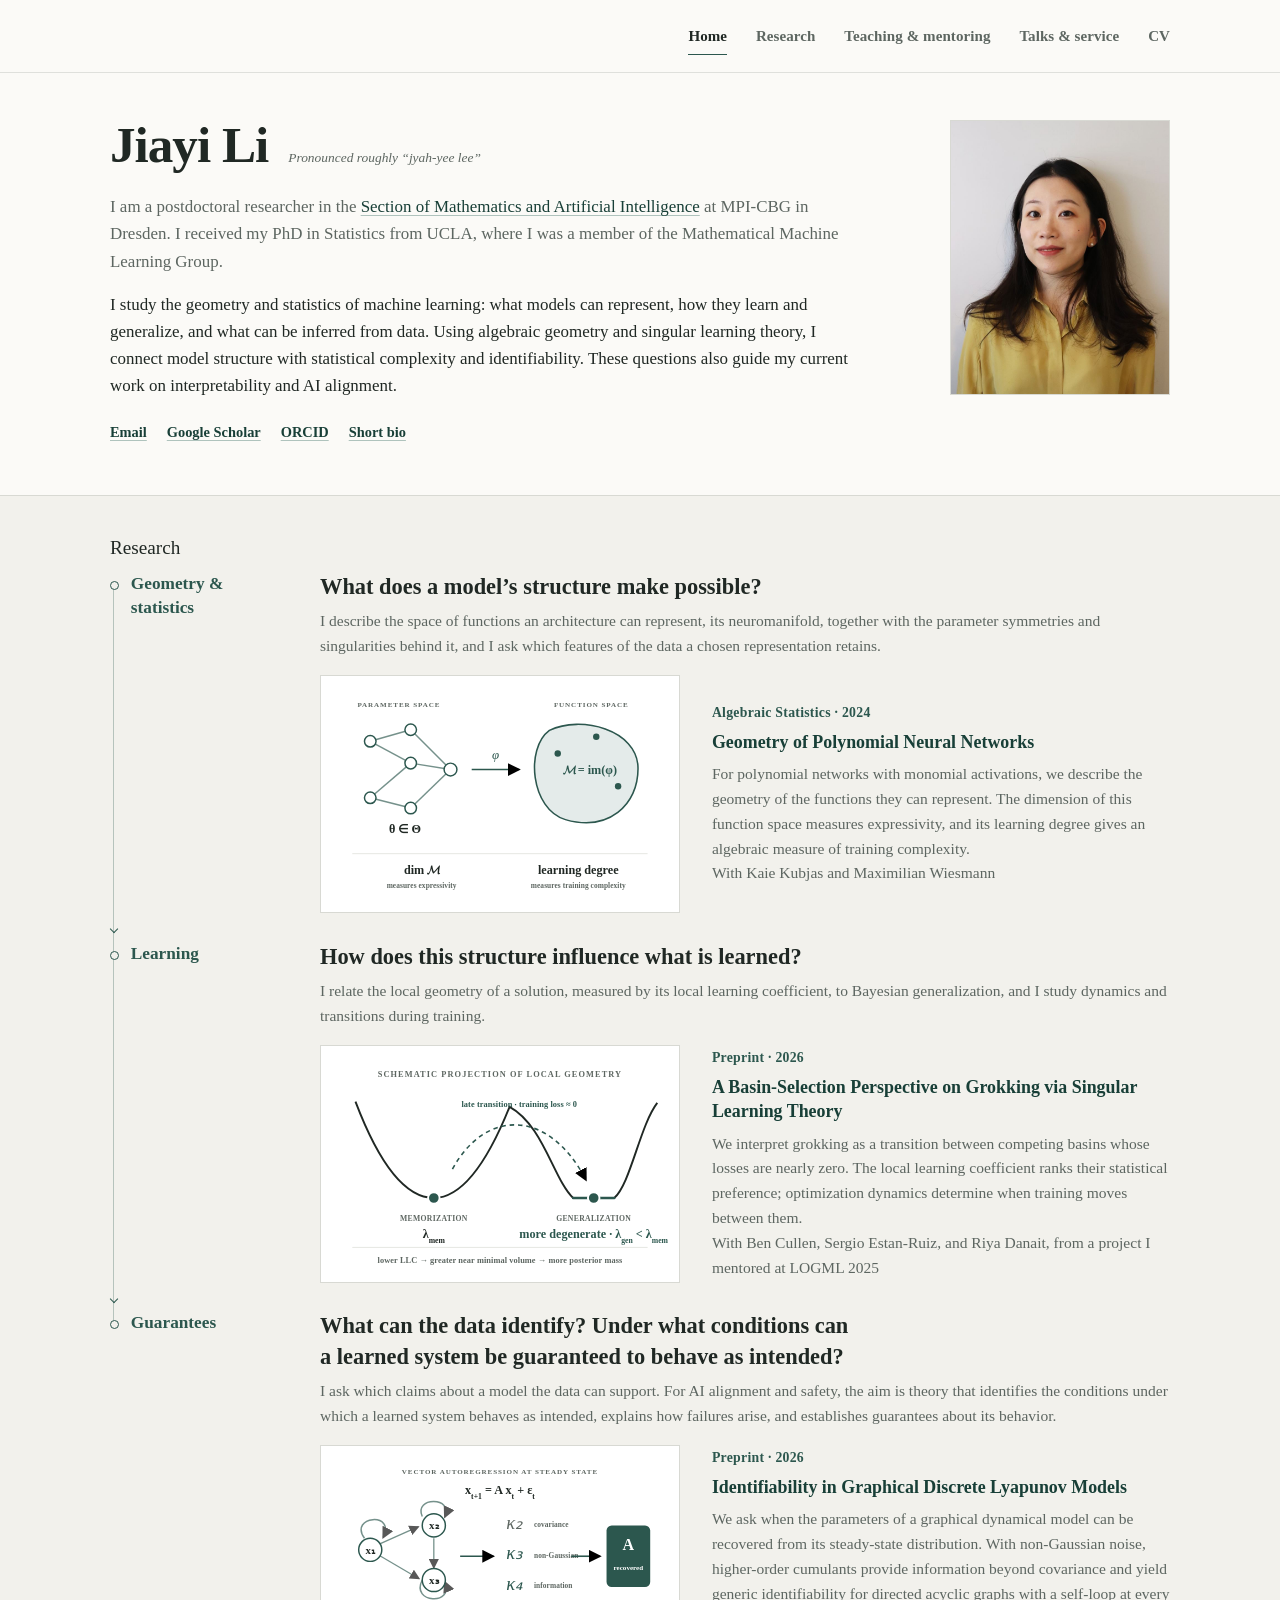
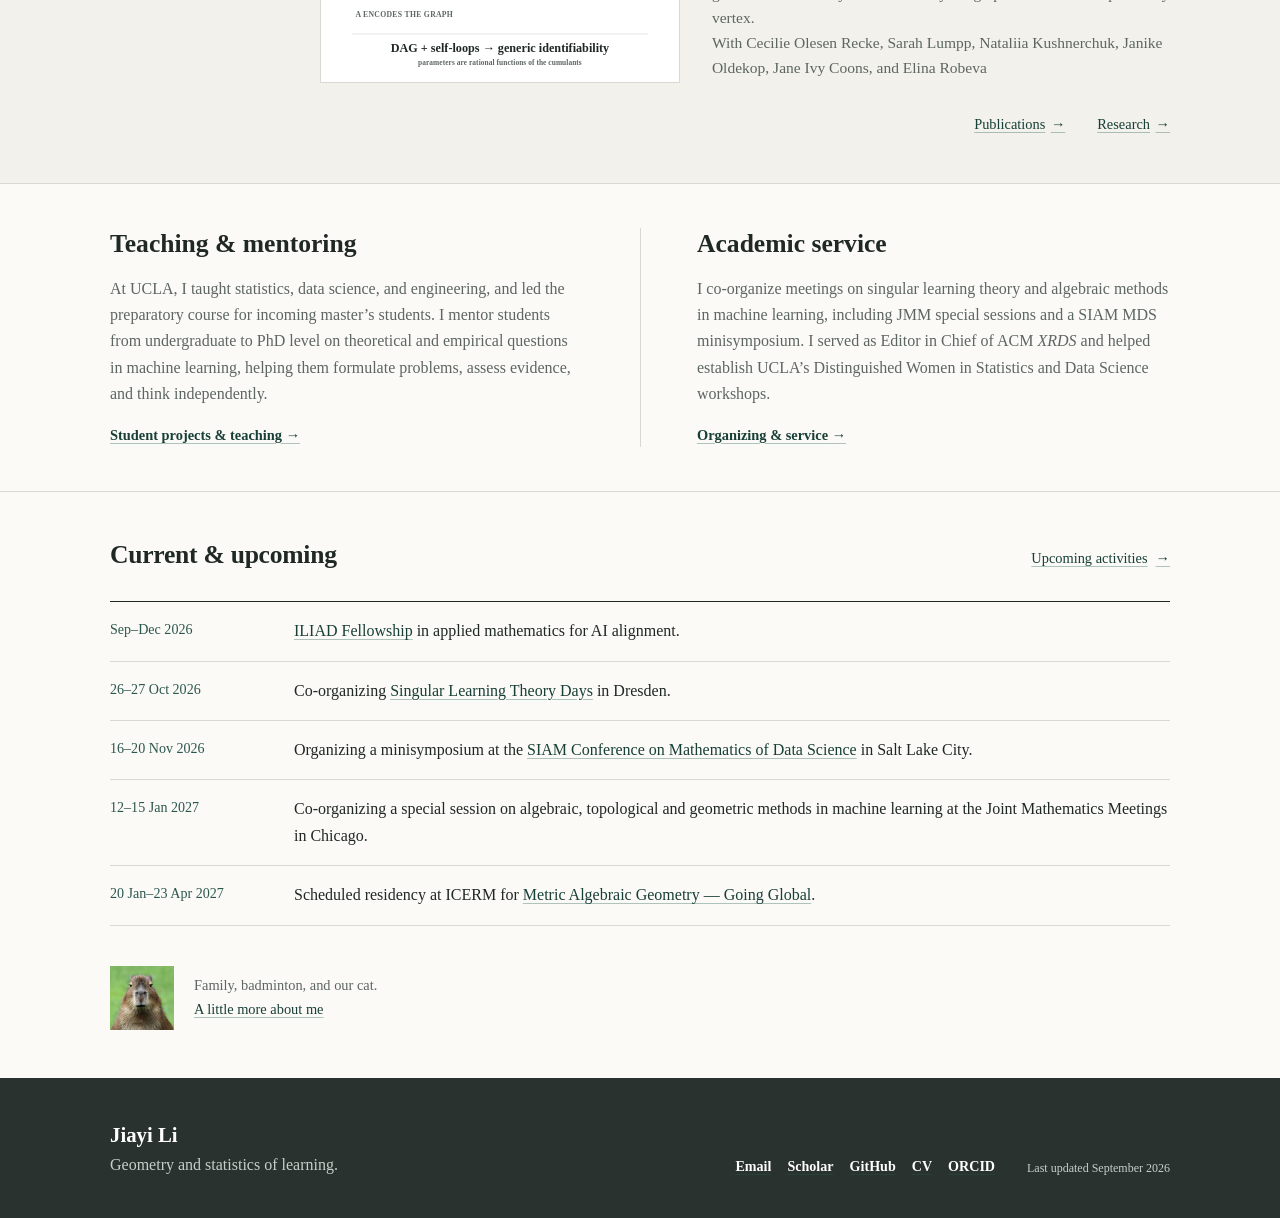
==== index.html @ 135c333a "Homepage: one-sentence research summaries under each question; Guarantees question extended to align" ====
<!doctype html>
<html lang="en">
<head>
  <meta charset="utf-8">
  <meta name="viewport" content="width=device-width, initial-scale=1">
  <title>Jiayi Li | Geometry and Statistics of Learning</title>
  <meta name="description" content="Jiayi Li studies the geometry and statistics of machine learning. Postdoctoral researcher at MPI-CBG working on geometry, learning dynamics, and identifiability.">
  <link rel="canonical" href="https://jl2ml.github.io/">
  <meta name="theme-color" content="#fbfaf7">
  <meta property="og:type" content="website">
  <meta property="og:title" content="Jiayi Li | Geometry and Statistics of Learning">
  <meta property="og:description" content="Mathematical and statistical machine learning: geometry, learning dynamics, and identifiability.">
  <meta property="og:url" content="https://jl2ml.github.io/">
  <meta property="og:image" content="https://jl2ml.github.io/images/jiayi-li-profile.jpg">
  <meta name="twitter:card" content="summary_large_image">
  <meta name="twitter:title" content="Jiayi Li | Geometry and Statistics of Learning">
  <meta name="twitter:description" content="Mathematical and statistical machine learning: geometry, learning dynamics, and identifiability.">
  <meta name="twitter:image" content="https://jl2ml.github.io/images/jiayi-li-profile.jpg">
  <link rel="icon" href="favicon.svg" type="image/svg+xml">
  <link rel="icon" href="favicon.png" type="image/png" sizes="64x64">
  <link rel="apple-touch-icon" href="apple-touch-icon.png">
  <link rel="stylesheet" href="site.css?v=20260921">
  <script type="application/ld+json">
  {
    "@context": "https://schema.org",
    "@type": "Person",
    "name": "Jiayi Li",
    "url": "https://jl2ml.github.io/",
    "image": "https://jl2ml.github.io/images/jiayi-li-profile.jpg",
    "jobTitle": ["Postdoctoral Researcher", "ILIAD Fellow"],
    "affiliation": [
      {
        "@type": "Organization",
        "name": "Max Planck Institute of Molecular Cell Biology and Genetics"
      },
      {
        "@type": "Organization",
        "name": "ILIAD",
        "url": "https://www.iliad.ac/"
      }
    ],
    "alumniOf": {
      "@type": "CollegeOrUniversity",
      "name": "University of California, Los Angeles"
    },
    "sameAs": [
      "https://github.com/jl2ml",
      "https://scholar.google.com/citations?user=ZD9YWtIAAAAJ",
      "https://orcid.org/0000-0001-5132-7896"
    ],
    "knowsAbout": [
      "Mathematical machine learning",
      "Algebraic statistics",
      "Neuroalgebraic geometry",
      "Singular learning theory",
      "Identifiability",
      "Artificial intelligence alignment"
    ]
  }
  </script>
</head>
<body>
  <a class="skip-link" href="#main">Skip to content</a>

  <header class="site-header home-header">
    <div class="shell nav-shell">
      <nav class="site-nav" aria-label="Primary navigation">
        <a class="active" href="index.html" aria-current="page">Home</a>
        <a href="research.html">Research</a>
        <a href="teaching.html">Teaching &amp; mentoring</a>
        <a href="service.html">Talks &amp; service</a>
        <a href="JiayiLi_CV.pdf">CV</a>
      </nav>
    </div>
  </header>

  <main id="main" class="faculty-home">
    <section class="profile-hero shell" aria-labelledby="profile-title">
      <div class="profile-copy">
        <div class="profile-heading">
          <h1 id="profile-title">Jiayi Li</h1>
          <p class="profile-pronunciation">Pronounced roughly “jyah-yee lee”</p>
        </div>
        <p class="profile-role">I am a postdoctoral researcher in the <a href="https://www.mpi-cbg.de/research/our-research/research-areas/mathematics-and-artificial-intelligence">Section of Mathematics and Artificial Intelligence</a> at MPI-CBG in Dresden. I received my PhD in Statistics from UCLA, where I was a member of the Mathematical Machine Learning Group.</p>
        <p class="profile-research">I study the geometry and statistics of machine learning: what models can represent, how they learn and generalize, and what can be inferred from data. Using algebraic geometry and singular learning theory, I connect model structure with statistical complexity and identifiability. These questions also guide my current work on interpretability and AI alignment.</p>
        <nav class="quick-links" aria-label="Contact and profile links">
          <a href="mailto:jiayi.li.math@gmail.com">Email</a>
          <a href="https://scholar.google.com/citations?user=ZD9YWtIAAAAJ">Google Scholar</a>
          <a href="https://orcid.org/0000-0001-5132-7896">ORCID</a>
          <a href="bio.html">Short bio</a>
        </nav>
      </div>
      <aside class="profile-aside" aria-label="Portrait">
        <img src="images/jiayi-li-profile.jpg" alt="Portrait of Jiayi Li" width="787" height="986" fetchpriority="high">
      </aside>
    </section>

    <section class="home-research" id="research-agenda" aria-labelledby="research-heading">
      <div class="shell">
        <div class="home-section-heading">
          <h2 id="research-heading">Research</h2>
        </div>
        <div class="research-topics" id="selected-work">
          <section class="research-topic" aria-labelledby="selected-structure">
            <div class="research-topic-label"><p>Geometry &amp; statistics</p></div>
            <div class="research-topic-content">
              <h3 id="selected-structure">What does a model’s structure make possible?</h3>
              <p class="research-lead">I describe the space of functions an architecture can represent, its neuromanifold, together with the parameter symmetries and singularities behind it, and I ask which features of the data a chosen representation retains.</p>
              <article class="home-paper">
                <figure class="work-concept structure-concept">
                <svg viewBox="0 0 520 330" role="img" aria-labelledby="pnn-diagram-title pnn-diagram-desc">
                <title id="pnn-diagram-title">Parameters map to a neuromanifold in function space</title>
                <desc id="pnn-diagram-desc">Network parameters map to the neuromanifold of representable functions. Its dimension measures expressivity, while its learning degree measures algebraic training complexity.</desc>
                <defs><marker id="arrow-structure" markerWidth="8" markerHeight="8" refX="7" refY="4" orient="auto"><path d="M0,0 L8,4 L0,8 Z"></path></marker></defs>
                <text class="diagram-overline" x="38" y="29">PARAMETER SPACE</text>
                <text class="diagram-overline" x="344" y="29">FUNCTION SPACE</text>
                <g class="diagram-lines">
                <line x1="58" y1="83" x2="121" y2="65"></line><line x1="58" y1="83" x2="121" y2="117"></line>
                <line x1="58" y1="171" x2="121" y2="117"></line><line x1="58" y1="171" x2="121" y2="187"></line>
                <line x1="121" y1="65" x2="183" y2="127"></line><line x1="121" y1="117" x2="183" y2="127"></line><line x1="121" y1="187" x2="183" y2="127"></line>
                </g>
                <g class="diagram-nodes"><circle cx="58" cy="83" r="9"></circle><circle cx="58" cy="171" r="9"></circle><circle cx="121" cy="65" r="9"></circle><circle cx="121" cy="117" r="9"></circle><circle cx="121" cy="187" r="9"></circle><circle cx="183" cy="127" r="10"></circle></g>
                <text class="diagram-math" x="112" y="226" text-anchor="middle">θ ∈ Θ</text>
                <path class="diagram-arrow" d="M216 127 H290" marker-end="url(#arrow-structure)"></path>
                <text class="diagram-map-label" x="253" y="111" text-anchor="middle">φ</text>
                <path class="diagram-surface" d="M337 66 C386 42 474 65 475 124 C476 183 428 224 362 205 C308 189 299 94 337 66 Z"></path>
                <circle class="diagram-point" cx="350" cy="102" r="5"></circle><circle class="diagram-point" cx="410" cy="76" r="5"></circle><circle class="diagram-point" cx="444" cy="153" r="5"></circle>
                <text class="diagram-math diagram-accent" x="400" y="134" text-anchor="middle">𝓜 = im(φ)</text>
                <line class="diagram-divider" x1="30" y1="258" x2="490" y2="258"></line>
                <text class="diagram-key" x="138" y="289" text-anchor="middle">dim 𝓜</text>
                <text class="diagram-note" x="138" y="311" text-anchor="middle">measures expressivity</text>
                <text class="diagram-key" x="382" y="289" text-anchor="middle">learning degree</text>
                <text class="diagram-note" x="382" y="311" text-anchor="middle">measures training complexity</text>
                </svg>
                </figure>
                <div class="home-paper-copy">
                  <p class="rule-label">Algebraic Statistics · 2024</p>
                  <h4><a href="https://arxiv.org/abs/2402.00949">Geometry of Polynomial Neural Networks</a></h4>
                  <p>For polynomial networks with monomial activations, we describe the geometry of the functions they can represent. The dimension of this function space measures expressivity, and its learning degree gives an algebraic measure of training complexity.</p>
                  <p class="home-paper-collaborators">With Kaie Kubjas and Maximilian Wiesmann</p>
                </div>
              </article>
            </div>
          </section>
          <section class="research-topic" aria-labelledby="selected-dynamics">
            <div class="research-topic-label"><p>Learning</p></div>
            <div class="research-topic-content">
              <h3 id="selected-dynamics">How does this structure influence what is learned?</h3>
              <p class="research-lead">I relate the local geometry of a solution, measured by its local learning coefficient, to Bayesian generalization, and I study dynamics and transitions during training.</p>
              <article class="home-paper">
                <figure class="work-concept dynamics-concept">
                <svg viewBox="0 0 520 330" role="img" aria-labelledby="grokking-diagram-title grokking-diagram-desc">
                <title id="grokking-diagram-title">Training moves toward a solution with more degenerate local geometry</title>
                <desc id="grokking-diagram-desc">A schematic projection of local loss geometry. The memorizing solution is drawn with a quadratic curve as a visual proxy, without implying that it is regular or nondegenerate. The lower LLC generalizing solution is drawn with a more pronounced degenerate parameter direction, representing greater near minimal parameter volume rather than ordinary curvature alone.</desc>
                <defs><marker id="arrow-dynamics" markerWidth="8" markerHeight="8" refX="7" refY="4" orient="auto"><path d="M0,0 L8,4 L0,8 Z"></path></marker></defs>
                <text class="diagram-overline" x="260" y="29" text-anchor="middle">SCHEMATIC PROJECTION OF LOCAL GEOMETRY</text>
                <path class="diagram-landscape" d="M35 68 Q92 218 157 218 Q218 218 275 76 C327 104 344 190 374 218 L438 218 C463 197 478 105 505 70"></path>
                <path class="diagram-degenerate-direction" d="M374 218 L438 218"></path>
                <circle class="diagram-basin warm-point" cx="157" cy="218" r="9"></circle><circle class="diagram-basin cool-point" cx="406" cy="218" r="9"></circle>
                <path class="diagram-trajectory" d="M186 173 C237 79 336 78 394 190" marker-end="url(#arrow-dynamics)"></path>
                <text class="diagram-note trajectory-label" x="290" y="76" text-anchor="middle">late transition · training loss ≈ 0</text>
                <text class="diagram-label" x="157" y="254" text-anchor="middle">MEMORIZATION</text>
                <text class="diagram-key" x="157" y="280" text-anchor="middle">λ<tspan baseline-shift="sub" font-size="12">mem</tspan></text>
                <text class="diagram-label" x="406" y="254" text-anchor="middle">GENERALIZATION</text>
                <text class="diagram-key diagram-accent" x="406" y="280" text-anchor="middle">more degenerate · λ<tspan baseline-shift="sub" font-size="12">gen</tspan> &lt; λ<tspan baseline-shift="sub" font-size="12">mem</tspan></text>
                <line class="diagram-divider" x1="30" y1="295" x2="490" y2="295"></line>
                <text class="diagram-note" x="260" y="319" text-anchor="middle">lower LLC  →  greater near minimal volume  →  more posterior mass</text>
                </svg>
                </figure>
                <div class="home-paper-copy">
                  <p class="rule-label">Preprint · 2026</p>
                  <h4><a href="https://arxiv.org/abs/2603.01192">A Basin-Selection Perspective on Grokking via Singular Learning Theory</a></h4>
                  <p>We interpret grokking as a transition between competing basins whose losses are nearly zero. The local learning coefficient ranks their statistical preference; optimization dynamics determine when training moves between them.</p>
                  <p class="home-paper-collaborators">With Ben Cullen, Sergio Estan-Ruiz, and Riya Danait, from a project I mentored at LOGML 2025</p>
                </div>
              </article>
            </div>
          </section>
          <section class="research-topic" aria-labelledby="selected-guarantees">
            <div class="research-topic-label"><p>Guarantees</p></div>
            <div class="research-topic-content">
              <h3 id="selected-guarantees">What can the data identify? Under what conditions can a learned system be guaranteed to behave as intended?</h3>
              <p class="research-lead">I ask which claims about a model the data can support. For AI alignment and safety, the aim is theory that identifies the conditions under which a learned system behaves as intended, explains how failures arise, and establishes guarantees about its behavior.</p>
              <article class="home-paper">
                <figure class="work-concept guarantees-concept">
                <svg viewBox="0 0 520 330" role="img" aria-labelledby="lyapunov-diagram-title lyapunov-diagram-desc">
                <title id="lyapunov-diagram-title">Third and fourth cumulants identify a directed dynamical system</title>
                <desc id="lyapunov-diagram-desc">For a vector autoregressive model at steady state, third and fourth cumulants supplement covariance information and allow the directed parameter matrix to be recovered when the noise is not Gaussian.</desc>
                <defs><marker id="arrow-guarantees" markerWidth="8" markerHeight="8" refX="7" refY="4" orient="auto"><path d="M0,0 L8,4 L0,8 Z"></path></marker></defs>
                <text class="diagram-overline" x="260" y="25" text-anchor="middle">VECTOR AUTOREGRESSION AT STEADY STATE</text>
                <text class="diagram-math" x="260" y="56" text-anchor="middle">x<tspan baseline-shift="sub" font-size="12">t+1</tspan> = A x<tspan baseline-shift="sub" font-size="12">t</tspan> + ε<tspan baseline-shift="sub" font-size="12">t</tspan></text>
                <g class="diagram-lines arrowed-lines">
                <line x1="72" y1="134" x2="133" y2="107" marker-end="url(#arrow-guarantees)"></line>
                <line x1="71" y1="151" x2="134" y2="188" marker-end="url(#arrow-guarantees)"></line>
                <line x1="157" y1="125" x2="157" y2="171" marker-end="url(#arrow-guarantees)"></line>
                <path d="M49 125 C24 90 99 83 78 124" marker-end="url(#arrow-guarantees)"></path>
                <path d="M139 91 C125 60 189 60 174 92" marker-end="url(#arrow-guarantees)"></path>
                <path d="M139 190 C120 227 190 230 174 193" marker-end="url(#arrow-guarantees)"></path>
                </g>
                <g class="diagram-nodes large-nodes"><circle cx="58" cy="143" r="18"></circle><circle cx="157" cy="105" r="18"></circle><circle cx="157" cy="190" r="18"></circle></g>
                <text class="diagram-node-label" x="58" y="149" text-anchor="middle">x₁</text><text class="diagram-node-label" x="157" y="111" text-anchor="middle">x₂</text><text class="diagram-node-label" x="157" y="196" text-anchor="middle">x₃</text>
                <text class="diagram-label" x="111" y="248" text-anchor="middle">A ENCODES THE GRAPH</text>
                <path class="diagram-arrow" d="M198 153 H250" marker-end="url(#arrow-guarantees)"></path>
                <g class="diagram-cumulant-stack">
                <text class="diagram-cumulants muted-cumulant" x="270" y="111">κ₂</text><text class="diagram-note" x="313" y="108">covariance</text>
                <text class="diagram-cumulants" x="270" y="158">κ₃</text><text class="diagram-note" x="313" y="155">non-Gaussian</text>
                <text class="diagram-cumulants" x="270" y="205">κ₄</text><text class="diagram-note" x="313" y="202">information</text>
                </g>
                <path class="diagram-arrow" d="M371 153 H416" marker-end="url(#arrow-guarantees)"></path>
                <g class="diagram-result"><rect x="426" y="105" width="68" height="96" rx="8"></rect><text x="460" y="144">A</text><text x="460" y="174">recovered</text></g>
                <line class="diagram-divider" x1="30" y1="274" x2="490" y2="274"></line>
                <text class="diagram-key" x="260" y="302" text-anchor="middle">DAG + self-loops  →  generic identifiability</text>
                <text class="diagram-note" x="260" y="322" text-anchor="middle">parameters are rational functions of the cumulants</text>
                </svg>
                </figure>
                <div class="home-paper-copy">
                  <p class="rule-label">Preprint · 2026</p>
                  <h4><a href="https://arxiv.org/abs/2601.21818">Identifiability in Graphical Discrete Lyapunov Models</a></h4>
                  <p>We ask when the parameters of a graphical dynamical model can be recovered from its steady-state distribution. With non-Gaussian noise, higher-order cumulants provide information beyond covariance and yield generic identifiability for directed acyclic graphs with a self-loop at every vertex.</p>
                  <p class="home-paper-collaborators">With Cecilie Olesen Recke, Sarah Lumpp, Nataliia Kushnerchuk, Janike Oldekop, Jane Ivy Coons, and Elina Robeva</p>
                </div>
              </article>
            </div>
          </section>
        </div>
        <div class="research-footer">
          <a href="publications.html">Publications <span aria-hidden="true">→</span></a>
          <a href="research.html" id="papers">Research <span aria-hidden="true">→</span></a>
        </div>
      </div>
    </section>

    <section class="home-evidence" aria-label="Teaching, mentoring, and academic community">
      <div class="shell evidence-grid">
        <article>
          <h2>Teaching &amp; mentoring</h2>
          <p>At UCLA, I taught statistics, data science, and engineering, and led the preparatory course for incoming master’s students. I mentor students from undergraduate to PhD level on theoretical and empirical questions in machine learning, helping them formulate problems, assess evidence, and think independently.</p>
          <a class="text-link" href="teaching.html">Student projects &amp; teaching <span aria-hidden="true">→</span></a>
        </article>
        <article>
          <h2>Academic service</h2>
          <p>I co-organize meetings on singular learning theory and algebraic methods in machine learning, including JMM special sessions and a SIAM MDS minisymposium. I served as Editor in Chief of ACM <em>XRDS</em> and helped establish UCLA’s Distinguished Women in Statistics and Data Science workshops.</p>
          <a class="text-link" href="service.html#academic-service">Organizing &amp; service <span aria-hidden="true">→</span></a>
        </article>
      </div>
    </section>

    <section class="home-section shell" aria-labelledby="current-heading">
      <div class="home-section-heading"><h2 id="current-heading">Current &amp; upcoming</h2><a href="service.html#upcoming-talks">Upcoming activities <span aria-hidden="true">→</span></a></div>
      <ul class="home-updates">
        <li><time datetime="2026-09">Sep–Dec 2026</time><p><a href="https://www.iliad.ac/fellowship">ILIAD Fellowship</a> in applied mathematics for AI alignment.</p></li>
        <li><time datetime="2026-10-26">26–27 Oct 2026</time><p>Co-organizing <a href="https://plan.events.mpg.de/event/783/">Singular Learning Theory Days</a> in Dresden.</p></li>
        <li><time datetime="2026-11-16">16–20 Nov 2026</time><p>Organizing a minisymposium at the <a href="https://www.siam.org/conferences-events/siam-conferences/mds26/">SIAM Conference on Mathematics of Data Science</a> in Salt Lake City.</p></li>
        <li><time datetime="2027-01-12">12–15 Jan 2027</time><p>Co-organizing a special session on algebraic, topological and geometric methods in machine learning at the Joint Mathematics Meetings in Chicago.</p></li>
        <li><time datetime="2027-01-20">20 Jan–23 Apr 2027</time><p>Scheduled residency at ICERM for <a href="https://icerm.brown.edu/program/semester_program/sp-s27">Metric Algebraic Geometry — Going Global</a>.</p></li>
      </ul>
      <div class="personal-footnote" id="beyond-the-papers"><img src="images/capibara.png" alt="Capybara" width="64" height="64" loading="lazy"><p>Family, badminton, and our cat.<br><a href="misc.html">A little more about me</a></p></div>
    </section>
  </main>

  <footer class="site-footer">
    <div class="shell footer-grid">
      <div>
        <p class="footer-name">Jiayi Li</p>
        <p>Geometry and statistics of learning.</p>
      </div>
      <div class="footer-links">
        <a href="mailto:jiayi.li.math@gmail.com">Email</a>
        <a href="https://scholar.google.com/citations?user=ZD9YWtIAAAAJ">Scholar</a>
        <a href="https://github.com/jl2ml">GitHub</a>
        <a href="JiayiLi_CV.pdf">CV</a>
        <a href="https://orcid.org/0000-0001-5132-7896">ORCID</a>
      </div>
      <p class="footer-meta">Last updated September 2026</p>
    </div>
  </footer>
</body>
</html>
---- site.css ----
:root {

  --paper: #fbfaf7;
  --paper-deep: #f2f1ec;
  --surface: #ffffff;
  --ink: #202824;
  --ink-soft: #5d6661;
  --pine: #2c574e;
  --pine-dark: #183f37;
  --rust: #2c574e;
  --gold: #9b773b;
  --line: #d8d9d3;
  --shadow: 0 10px 30px rgba(32, 40, 36, 0.06);
  --text: "Iowan Old Style", "Palatino Linotype", Palatino, "Book Antiqua", Georgia, serif;
  --serif: var(--text);
  --sans: var(--text);
}
* { box-sizing: border-box; }
html { scroll-behavior: smooth; }
body {

  margin: 0;
  overflow-x: clip;
  background: var(--paper);
  color: var(--ink);
  font-family: var(--sans);
  font-size: 16px;
  line-height: 1.65;
  text-rendering: optimizeLegibility;
}
img { display: block; max-width: 100%; height: auto; }
a {

  color: var(--pine-dark);
  text-decoration-color: rgba(33, 92, 80, 0.35);
  text-underline-offset: 0.18em;
}
a:hover { color: var(--rust); text-decoration-color: currentColor; }
a:focus-visible { outline: 3px solid var(--gold); outline-offset: 4px; }
.skip-link {

  position: fixed;
  top: 1rem;
  left: 1rem;
  z-index: 100;
  transform: translateY(-180%);
  padding: 0.65rem 1rem;
  background: var(--ink);
  color: white;
  border-radius: 999px;
}
.skip-link:focus { transform: translateY(0); }
.visually-hidden { position: absolute; width: 1px; height: 1px; padding: 0; margin: -1px; overflow: hidden; clip-path: inset(50%); white-space: nowrap; border: 0; }
.shell { width: min(1060px, calc(100% - 3rem)); margin-inline: auto; }
.section-pad { padding-block: clamp(2.5rem, 4vw, 3.5rem); }
.site-header { position: relative; z-index: 10; border-bottom: 1px solid rgba(23, 35, 31, 0.12); }
.nav-shell {

  min-height: 72px;
  display: flex;
  align-items: center;
  justify-content: space-between;
  gap: 2rem;
}
.wordmark { display: inline-flex; align-items: center; color: var(--ink); text-decoration: none; }
.wordmark-name { font-family: var(--serif); font-size: 1.35rem; font-weight: 700; letter-spacing: 0; }
.wordmark-mark { display: none; }
.site-nav {

  display: flex;
  align-items: center;
  gap: clamp(1rem, 2.4vw, 1.8rem);
  font-size: 0.94rem;
  font-weight: 600;
  letter-spacing: 0.005em;
}
.site-nav a { position: relative; color: var(--ink-soft); text-decoration: none; }
.site-nav a::after {

  content: "";
  position: absolute;
  left: 0;
  right: 0;
  bottom: -0.4rem;
  height: 1px;
  background: var(--rust);
  transform: scaleX(0);
  transform-origin: left;
  transition: transform 160ms ease;
}
.site-nav a:hover, .site-nav a.active { color: var(--ink); }
.site-nav a:hover::after, .site-nav a.active::after { transform: scaleX(1); }
.eyebrow {

  margin: 0 0 0.8rem;
  color: var(--pine);
  font-size: 0.86rem;
  font-weight: 600;
  letter-spacing: 0.025em;
}
.quick-links { display: flex; flex-wrap: wrap; gap: 0.45rem 1.25rem; margin-top: 1.25rem; font-size: 0.9rem; font-weight: 600; }
.work-concept { min-height: 250px; margin: 0; display: grid; place-items: center; padding: 1rem; border: 1px solid var(--line); }
.work-concept svg { width: 100%; height: auto; overflow: visible; }
.structure-concept, .dynamics-concept, .guarantees-concept { background: #f5f5f1; }
.diagram-lines line, .diagram-lines path, .diagram-arrow, .diagram-trajectory { fill: none; stroke: var(--pine); stroke-width: 2.3; }
.diagram-lines line, .diagram-lines path { opacity: 0.65; }
.diagram-arrow, .diagram-trajectory { stroke-width: 2.5; }
.diagram-nodes circle { fill: var(--surface); stroke: var(--pine); stroke-width: 2.3; }
.diagram-nodes.large-nodes circle { fill: var(--surface); }
.diagram-node-label { fill: var(--ink); font-family: var(--serif); font-size: 17px; font-weight: 700; }
.diagram-label { fill: var(--ink-soft); font-family: var(--sans); font-size: 12px; font-weight: 700; letter-spacing: 0.04em; text-transform: uppercase; }
.diagram-overline { fill: var(--ink-soft); font-family: var(--sans); font-size: 11px; font-weight: 800; letter-spacing: 0.13em; }
.diagram-math, .diagram-key { fill: var(--ink); font-family: var(--serif); font-size: 19px; font-weight: 700; }
.diagram-map-label { fill: var(--rust); font-family: var(--serif); font-size: 20px; font-style: italic; }
.diagram-note { fill: var(--ink-soft); font-family: var(--sans); font-size: 11.5px; font-weight: 650; letter-spacing: 0.01em; }
.diagram-accent { fill: var(--pine); }
.diagram-divider { stroke: var(--line); stroke-width: 1; }
.diagram-surface { fill: rgba(33, 92, 80, 0.12); stroke: var(--pine); stroke-width: 2.4; }
.diagram-point { fill: var(--rust); }
.diagram-landscape { fill: none; stroke: var(--ink); stroke-width: 3; }
.diagram-degenerate-direction { fill: none; stroke: var(--pine); stroke-width: 4; stroke-linecap: round; }
.dynamics-concept .diagram-overline { font-size: 13px; }
.dynamics-concept .diagram-note { font-size: 13px; }
.diagram-basin { stroke: var(--surface); stroke-width: 3; }
.warm-point { fill: var(--rust); }
.cool-point { fill: var(--pine); }
.diagram-trajectory { stroke: var(--rust); stroke-dasharray: 7 6; }
.trajectory-label { fill: var(--rust); font-weight: 800; }
.diagram-cumulants { fill: var(--rust); font-family: var(--serif); font-size: 29px; font-style: italic; }
.diagram-cumulants.muted-cumulant { fill: var(--ink-soft); }
.diagram-result rect { fill: var(--pine); }
.diagram-result text { fill: white; font-family: var(--sans); font-size: 11px; font-weight: 700; text-anchor: middle; }
.diagram-result text:first-of-type { font-family: var(--serif); font-size: 25px; }
.arrowed-lines line { stroke-width: 2; }
.news-section { background: var(--paper-deep); }
.text-link { font-weight: 600; }
.site-footer { padding-block: 2.5rem; background: #29322e; color: #c8cfcb; }
.footer-grid { display: grid; grid-template-columns: 1fr auto auto; align-items: end; gap: 2rem; }
.footer-grid p { margin: 0; }
.footer-name { color: white; font-family: var(--serif); font-size: 1.3rem; font-weight: 700; }
.footer-links { display: flex; flex-wrap: wrap; gap: 1rem; }
.footer-links a { color: white; font-size: 0.88rem; font-weight: 600; }
.footer-meta { font-size: 0.75rem; }
/* Interior pages */
.page-hero { padding-block: clamp(3.75rem, 6vw, 5.5rem); border-bottom: 1px solid var(--line); }
.page-hero h1 {

  max-width: 860px;
  margin: 0;
  font-family: var(--serif);
  font-size: clamp(2.55rem, 5vw, 4.35rem);
  font-weight: 600;
  line-height: 1.12;
  letter-spacing: -0.02em;
}
.page-lede { max-width: 780px; margin: 1.35rem 0 0; color: var(--ink-soft); font-family: var(--serif); font-size: clamp(1.05rem, 1.7vw, 1.2rem); }
.page-actions { display: flex; flex-wrap: wrap; gap: 0.65rem 1.35rem; margin-top: 1.5rem; font-size: 0.92rem; font-weight: 600; }
.teaching-page .page-hero { padding-block: clamp(2.75rem, 4vw, 4rem); }
.teaching-page .page-hero h1 { font-size: clamp(2.1rem, 4vw, 3rem); }
.teaching-page .section-pad { padding-block: clamp(2.5rem, 4vw, 3.5rem); }
.prose { max-width: 790px; }
.prose > p { color: var(--ink-soft); font-family: var(--serif); font-size: 1.02rem; }
.section-title { margin: 0; font-family: var(--serif); font-size: clamp(1.65rem, 2.8vw, 2.1rem); font-weight: 600; line-height: 1.16; letter-spacing: -0.015em; }
.teaching-page .section-title { font-size: clamp(1.5rem, 2.5vw, 1.9rem); }
.teaching-introduction { margin-top: 1.1rem; }
.teaching-introduction p:last-child { margin-bottom: 0; }
.mentoring-projects { margin-top: 1.6rem; border-top: 1px solid var(--line); }
.mentoring-project { display: grid; grid-template-columns: minmax(0, 0.7fr) minmax(0, 1.5fr); gap: clamp(1.5rem, 4vw, 3.5rem); padding-block: 1.8rem; border-bottom: 1px solid var(--line); }
.mentoring-project-heading h3 { margin: 0; font-size: 1.35rem; line-height: 1.3; font-weight: 600; }
.mentoring-project-heading p { margin: 0.75rem 0 0; color: var(--ink-soft); font-size: 0.9rem; }
.mentoring-project-body p { margin: 0 0 0.9rem; color: var(--ink-soft); }
.mentoring-project-body p:last-child { margin-bottom: 0; }
.mentoring-project-body strong { color: var(--ink); }
.mentoring-other { max-width: 850px; padding-top: 1rem; color: var(--ink-soft); }
.mentoring-other strong { color: var(--ink); }
.mentoring-contact { max-width: 850px; margin-top: 1.75rem; }
.mentoring-contact h3 { margin: 0; font-size: 1.15rem; font-weight: 600; }
.mentoring-contact p { margin: 0.6rem 0 0; color: var(--ink-soft); }
.section-lede { max-width: 760px; color: var(--ink-soft); font-family: var(--serif); font-size: 1.02rem; }
.rule-label { margin: 0 0 0.55rem; color: var(--pine); font-size: 0.86rem; font-weight: 600; letter-spacing: 0.02em; }
.theme-section { scroll-margin-top: 1.5rem; }
.theme-section:nth-child(even) { background: #f5f4f0; }
.theme-layout { display: grid; grid-template-columns: minmax(220px, 0.65fr) minmax(0, 1.35fr); gap: clamp(2rem, 5vw, 4rem); }
.theme-sticky { align-self: start; position: sticky; top: 2rem; }
.theme-sticky h2 { margin: 0; font-family: var(--serif); font-size: clamp(1.65rem, 2.6vw, 2rem); font-weight: 600; line-height: 1.12; }
.theme-sticky p { color: var(--ink-soft); }
.theme-sticky .theme-question { color: var(--ink); font-size: 1.12rem; font-weight: 600; line-height: 1.45; }
.project-stack { display: grid; gap: 1.75rem; }
.project-card { padding: 0; }
.project-card + .project-card { padding-top: 1.75rem; border-top: 1px solid var(--line); }
.project-card h3 { margin: 0 0 0.65rem; font-family: var(--serif); font-size: clamp(1.3rem, 2vw, 1.5rem); line-height: 1.25; }
.project-card p { color: var(--ink-soft); }
.project-card .project-collaborators { margin: 1rem 0 0; font-size: 0.86rem; }
.project-meta { margin: 1.1rem 0 0; font-size: 0.88rem; font-weight: 600; letter-spacing: 0; }
.project-meta a + a::before { content: "·"; padding-inline: 0.7rem; color: var(--line); }
.pub-shell { max-width: 930px; }
.publication-group + .publication-group { margin-top: 5rem; }
.publication-group h2 { margin: 0 0 1.4rem; font-family: var(--serif); font-size: clamp(1.6rem, 2.5vw, 2rem); font-weight: 600; }
.publication-intro { max-width: 760px; margin: -0.45rem 0 1.7rem; color: var(--ink-soft); font-family: var(--serif); font-size: 1.05rem; }
.publication-list { list-style: none; margin: 0; padding: 0; border-top: 1px solid var(--ink); }
.publication-item { display: grid; grid-template-columns: 82px 1fr; gap: 1.5rem; padding: 1.8rem 0; border-bottom: 1px solid var(--line); }
.publication-item[id] { scroll-margin-top: 2rem; }
.pub-year { color: var(--pine); font-family: var(--serif); font-size: 0.98rem; }
.publication-item h3 { margin: 0; font-family: var(--serif); font-size: clamp(1.15rem, 1.8vw, 1.3rem); line-height: 1.3; }
.pub-authors, .pub-venue { margin: 0.4rem 0 0; color: var(--ink-soft); font-size: 0.91rem; }
.pub-authors strong { color: var(--ink); font-weight: 700; }
.pub-links { display: flex; flex-wrap: wrap; gap: 0.4rem 1.1rem; margin-top: 0.7rem; font-size: 0.86rem; font-weight: 600; letter-spacing: 0; }
.timeline { list-style: none; margin: 1.5rem 0 0; padding: 0; border-top: 1px solid var(--ink); }
.timeline li { display: grid; grid-template-columns: 135px 1fr; gap: 1.5rem; padding: 1.35rem 0; border-bottom: 1px solid var(--line); }
.timeline time { color: var(--pine); font-size: 0.88rem; font-weight: 600; letter-spacing: 0; }
.timeline strong { display: block; font-family: var(--serif); font-size: 1.16rem; }
.timeline p { margin: 0.25rem 0 0; color: var(--ink-soft); }
.teaching-experience .timeline { margin-top: 1.5rem; }
.teaching-experience .teaching-audience { margin: 0; color: var(--pine); font-size: 0.9rem; font-weight: 600; }
.bio-layout { display: grid; grid-template-columns: minmax(0, 1fr) minmax(220px, 0.4fr); align-items: start; gap: clamp(3rem, 8vw, 7rem); }
.bio-copy { padding: 0; background: transparent; }
.bio-copy p { margin-top: 0; font-family: var(--serif); font-size: clamp(1.12rem, 1.8vw, 1.3rem); line-height: 1.7; }
.bio-copy .bio-use-note { margin: 1.8rem 0 0; padding-top: 1.3rem; border-top: 1px solid var(--line); color: var(--ink-soft); font-family: var(--sans); font-size: 0.88rem; line-height: 1.65; }
.bio-use-note strong { color: var(--ink); }
.bio-portrait a { display: block; }
.bio-portrait img { width: 100%; height: auto; border: 1px solid var(--line); }
.bio-portrait p { color: var(--ink-soft); font-size: 0.82rem; }
.personal-grid { display: grid; grid-template-columns: minmax(0, 1fr) minmax(260px, 0.55fr); align-items: start; gap: clamp(3rem, 8vw, 7rem); }
.personal-grid .prose > p, .personal-grid .prose > p:first-child { color: var(--ink-soft); font-size: 1.02rem; line-height: 1.65; }
.personal-photo { align-self: start; height: fit-content; padding: 0; background: transparent; border: 1px solid var(--line); }
.personal-photo img { width: 100%; }
.personal-photo p { margin: 0; padding: 0.75rem; color: var(--ink-soft); font-family: var(--serif); font-size: 0.86rem; text-align: center; }
.error-page { min-height: calc(100vh - 235px); }
.research-theme-step { display: inline-flex; align-items: baseline; gap: 1.35rem; }
.research-direction { padding-top: 1.4rem; border-top: 1px solid var(--line); }
.research-direction h3 { margin: 0; font-size: 1.1rem; font-weight: 600; }
.research-direction p { margin: 0.65rem 0 0; color: var(--ink-soft); }
.publications-page .page-hero { max-width: 930px; }
.publication-item h3 a { text-decoration-thickness: 1px; text-decoration-color: transparent; }
.publication-item h3 a:hover, .publication-item h3 a:focus-visible { text-decoration-color: currentColor; }
.service-records { margin-top: 1.5rem; border-top: 1px solid var(--ink); }
.service-records article { display: grid; grid-template-columns: minmax(220px, 0.65fr) minmax(0, 1.35fr); gap: clamp(2rem, 5vw, 4rem); padding-block: 1.4rem; border-bottom: 1px solid var(--line); }
.service-records h3 { margin: 0; font-size: 1.16rem; line-height: 1.4; }
.service-records p { margin: 0; color: var(--ink-soft); }
@media (max-width: 900px) {
  .nav-shell { min-height: auto; padding-block: 1.1rem; align-items: flex-start; flex-direction: column; gap: 0.8rem; }
  .site-nav { width: 100%; overflow-x: auto; padding-bottom: 0.4rem; }
  .site-nav a { white-space: nowrap; }
  .footer-grid { grid-template-columns: 1fr; align-items: start; }
  .theme-layout, .bio-layout, .personal-grid, .mentoring-project, .service-records article { grid-template-columns: 1fr; }
  .bio-portrait { width: min(100%, 430px); }
  .theme-sticky { position: static; }
  .service-records article { gap: 0.65rem; }
  .research-theme-nav, .research-theme-step { column-gap: 0.65rem; }
}
@media (max-width: 620px) {
  .shell { width: min(100% - 1.5rem, 1060px); }
  .site-nav { flex-wrap: wrap; gap: 0.75rem 1.05rem; overflow-x: visible; padding-bottom: 0.2rem; font-size: 0.86rem; }
  .publication-item, .timeline li { grid-template-columns: 1fr; gap: 0.45rem; }
}
@media (prefers-reduced-motion: reduce) {
  html { scroll-behavior: auto; }
  *, *::before, *::after { transition-duration: 0.01ms !important; }
}
/* Faculty job-market draft: clear identity, compact evidence, familiar typography. */
.site-nav a { padding-block: 0.5rem; }
.site-nav a::after { bottom: 0.1rem; }
.page-hero { padding-block: clamp(2.5rem, 4vw, 4rem); }
.page-hero h1 { font-size: clamp(2.1rem, 4vw, 3rem); }
.page-lede { font-size: 1.1rem; }
.publication-group + .publication-group { margin-top: 3.5rem; }
.publication-item { padding-block: 1.4rem; }
.faculty-home h1, .faculty-home h2, .faculty-home h3 { text-wrap: balance; }
.home-header .nav-shell { justify-content: flex-end; }
.profile-hero { display: grid; grid-template-columns: minmax(0, 1fr) 220px; gap: 4rem; align-items: start; padding-block: 2.75rem; }
.profile-heading { display: flex; align-items: baseline; flex-wrap: wrap; gap: 0.35rem 1.25rem; margin-bottom: 1.25rem; }
.profile-copy h1 { margin: 0; font-size: clamp(2.6rem, 4vw, 3.2rem); line-height: 1.1; letter-spacing: -0.02em; font-weight: 600; }
.profile-role, .profile-research { max-width: 740px; margin: 0 0 1rem; font-size: 1.06rem; line-height: 1.6; }
.profile-role { color: var(--ink-soft); }
.profile-aside { padding-top: 0.2rem; }
.profile-aside > img { width: 100%; height: auto; border: 1px solid var(--line); }
.profile-pronunciation { margin: 0; font-size: 0.84rem; line-height: 1.5; color: var(--ink-soft); font-style: italic; }
.faculty-home .quick-links { margin-top: 0.25rem; }
.faculty-home .quick-links a, .home-section-heading > a { display: inline-flex; align-items: center; min-height: 36px; }
.home-section { padding-block: 3rem; }
.home-section-heading { display: flex; justify-content: space-between; align-items: baseline; gap: 1rem 2rem; flex-wrap: wrap; margin-bottom: 1.5rem; }
.home-section-heading h2 { margin: 0; font-size: 1.6rem; font-weight: 600; line-height: 1.2; letter-spacing: -0.01em; }
.home-section-heading > a { font-size: 0.9rem; gap: 0.5rem; }
.home-research { padding-block: 2.5rem; background: var(--paper-deep); border-block: 1px solid var(--line); }
.home-research .home-section-heading { margin-bottom: 0.8rem; }
.home-research .home-section-heading h2 { font-size: 1.2rem; font-weight: 400; letter-spacing: 0; }
.research-footer { display: flex; align-items: baseline; justify-content: flex-end; flex-wrap: wrap; gap: 0.65rem 2rem; margin: 1.5rem 0 0 210px; }
.research-footer > a { display: inline-flex; align-items: center; gap: 0.35rem; min-height: 36px; font-size: 0.9rem; }
.research-topic { position: relative; display: grid; grid-template-columns: 170px minmax(0, 1fr); gap: 2.5rem; padding-bottom: 1.8rem; }
.research-topic:last-child { padding-bottom: 0; }
.research-topic:not(:last-child)::before { content: ""; position: absolute; left: 3px; top: 0.65rem; bottom: -0.65rem; border-left: 1px solid rgba(44, 87, 78, 0.3); }
.research-topic:not(:last-child)::after { content: ""; position: absolute; left: 1px; bottom: 0.6rem; width: 5px; height: 5px; border-right: 1px solid var(--pine); border-bottom: 1px solid var(--pine); transform: rotate(45deg); }
.research-topic-label { position: relative; padding-left: 1.3rem; }
.research-topic-label::before { content: ""; position: absolute; left: 0; top: 0.55rem; width: 7px; height: 7px; border: 1px solid var(--pine); border-radius: 50%; background: var(--paper-deep); }
.research-topic-label p { margin: 0; color: var(--pine); font-size: 1.08rem; line-height: 1.4; font-weight: 600; }
.research-topic-content h3 { margin: 0; font-size: clamp(1.2rem, 2vw, 1.4rem); font-weight: 600; line-height: 1.35; }
.research-lead { margin: 0.45rem 0 0; color: var(--ink-soft); font-size: 0.97rem; line-height: 1.6; }
.home-paper { display: grid; grid-template-columns: minmax(230px, 0.44fr) minmax(0, 0.56fr); gap: 1.25rem 2rem; align-items: center; margin-top: 1rem; }
.home-paper .work-concept { min-height: 0; padding: 0.75rem; background: var(--surface); }
.home-paper-copy .rule-label { margin-bottom: 0.35rem; }
.home-paper-copy h4 { margin: 0 0 0.5rem; font-size: 1.12rem; font-weight: 600; line-height: 1.35; }
.home-paper-copy h4 a { text-decoration-thickness: 1px; text-decoration-color: transparent; }
.home-paper-copy h4 a:hover, .home-paper-copy h4 a:focus-visible { text-decoration-color: currentColor; }
.home-paper-copy p:not(.rule-label) { margin: 0; color: var(--ink-soft); font-size: 0.97rem; line-height: 1.6; }
.home-paper-copy .home-paper-collaborators { margin-top: 0.6rem; font-size: 0.86rem; }
.page-title-row { display: flex; align-items: baseline; justify-content: space-between; flex-wrap: wrap; gap: 1rem 2rem; }
.research-record-links { display: flex; flex-wrap: wrap; gap: 0.7rem 1.2rem; font-size: 0.9rem; }
.research-record-links a { display: inline-flex; align-items: center; min-height: 36px; }
.home-evidence { padding-block: 2.75rem; border-bottom: 1px solid var(--line); }
.evidence-grid { display: grid; grid-template-columns: repeat(2, minmax(0, 1fr)); }
.evidence-grid article { display: flex; flex-direction: column; align-items: flex-start; }
.evidence-grid article:first-child { padding-right: 3.5rem; }
.evidence-grid article + article { padding-left: 3.5rem; border-left: 1px solid var(--line); }
.evidence-grid h2 { margin: 0; font-size: 1.6rem; line-height: 1.25; font-weight: 600; }
.evidence-grid article > p:not(.eyebrow) { color: var(--ink-soft); }
.evidence-grid .text-link { margin-top: auto; font-size: 0.9rem; }
.home-updates { margin: 0; padding: 0; list-style: none; border-top: 1px solid var(--ink); }
.home-updates li { display: grid; grid-template-columns: 160px minmax(0, 1fr); gap: 1.5rem; padding: 1rem 0; border-bottom: 1px solid var(--line); }
.home-updates time { font-size: 0.88rem; color: var(--pine); }
.home-updates p { margin: 0; }
.personal-footnote { display: flex; align-items: center; gap: 1.25rem; margin-top: 2.5rem; }
.personal-footnote img { width: 64px; height: 64px; object-fit: cover; flex: 0 0 auto; }
.personal-footnote p { margin: 0; color: var(--ink-soft); font-size: 0.9rem; }
@media (max-width: 900px) {
  .profile-hero { grid-template-columns: minmax(0, 1fr) 185px; gap: 2rem; }
  .research-topic { grid-template-columns: 140px minmax(0, 1fr); gap: 1.5rem; }
  .research-footer { margin-left: 164px; }
  .evidence-grid article:first-child { padding-right: 2rem; }
  .evidence-grid article + article { padding-left: 2rem; }
}
@media (max-width: 760px) {
  .home-paper { grid-template-columns: minmax(0, 1fr); gap: 0.9rem; }
  .home-paper .work-concept { max-width: 420px; }
}
@media (max-width: 620px) {
  .shell { width: calc(100% - 2.5rem); }
  .nav-shell { padding-block: 0.8rem; gap: 0.4rem; }
  .site-nav { gap: 0.15rem 1rem; }
  .site-nav a { padding-block: 0.45rem; }
  .profile-hero { grid-template-columns: minmax(0, 1fr); gap: 1.75rem; padding-block: 2rem; }
  .profile-heading { flex-direction: column; align-items: flex-start; gap: 0.3rem; }
  .profile-copy h1 { font-size: 2.6rem; }
  .profile-role, .profile-research { font-size: 1rem; }
  .profile-aside { width: 100px; padding-top: 0; }
  .evidence-grid { grid-template-columns: minmax(0, 1fr); gap: 1.5rem; }
  .evidence-grid article:first-child { padding-right: 0; }
  .evidence-grid article + article { padding: 1.5rem 0 0; border-left: 0; border-top: 1px solid var(--line); }
  .home-section, .home-research, .home-evidence { padding-block: 2rem; }
  .home-section-heading { gap: 0.25rem; margin-bottom: 1.1rem; }
  .home-section-heading h2 { font-size: 1.5rem; width: 100%; }
  .evidence-grid h2 { font-size: 1.5rem; }
  .research-footer { margin-left: 1.3rem; }
  .research-topic { grid-template-columns: minmax(0, 1fr); gap: 0.55rem; }
  .research-topic-content { padding-left: 1.3rem; }
  .faculty-home .quick-links a { min-height: 44px; }
  .home-updates li { grid-template-columns: minmax(0, 1fr); gap: 0.35rem; }
  .personal-footnote { align-items: flex-start; }
}
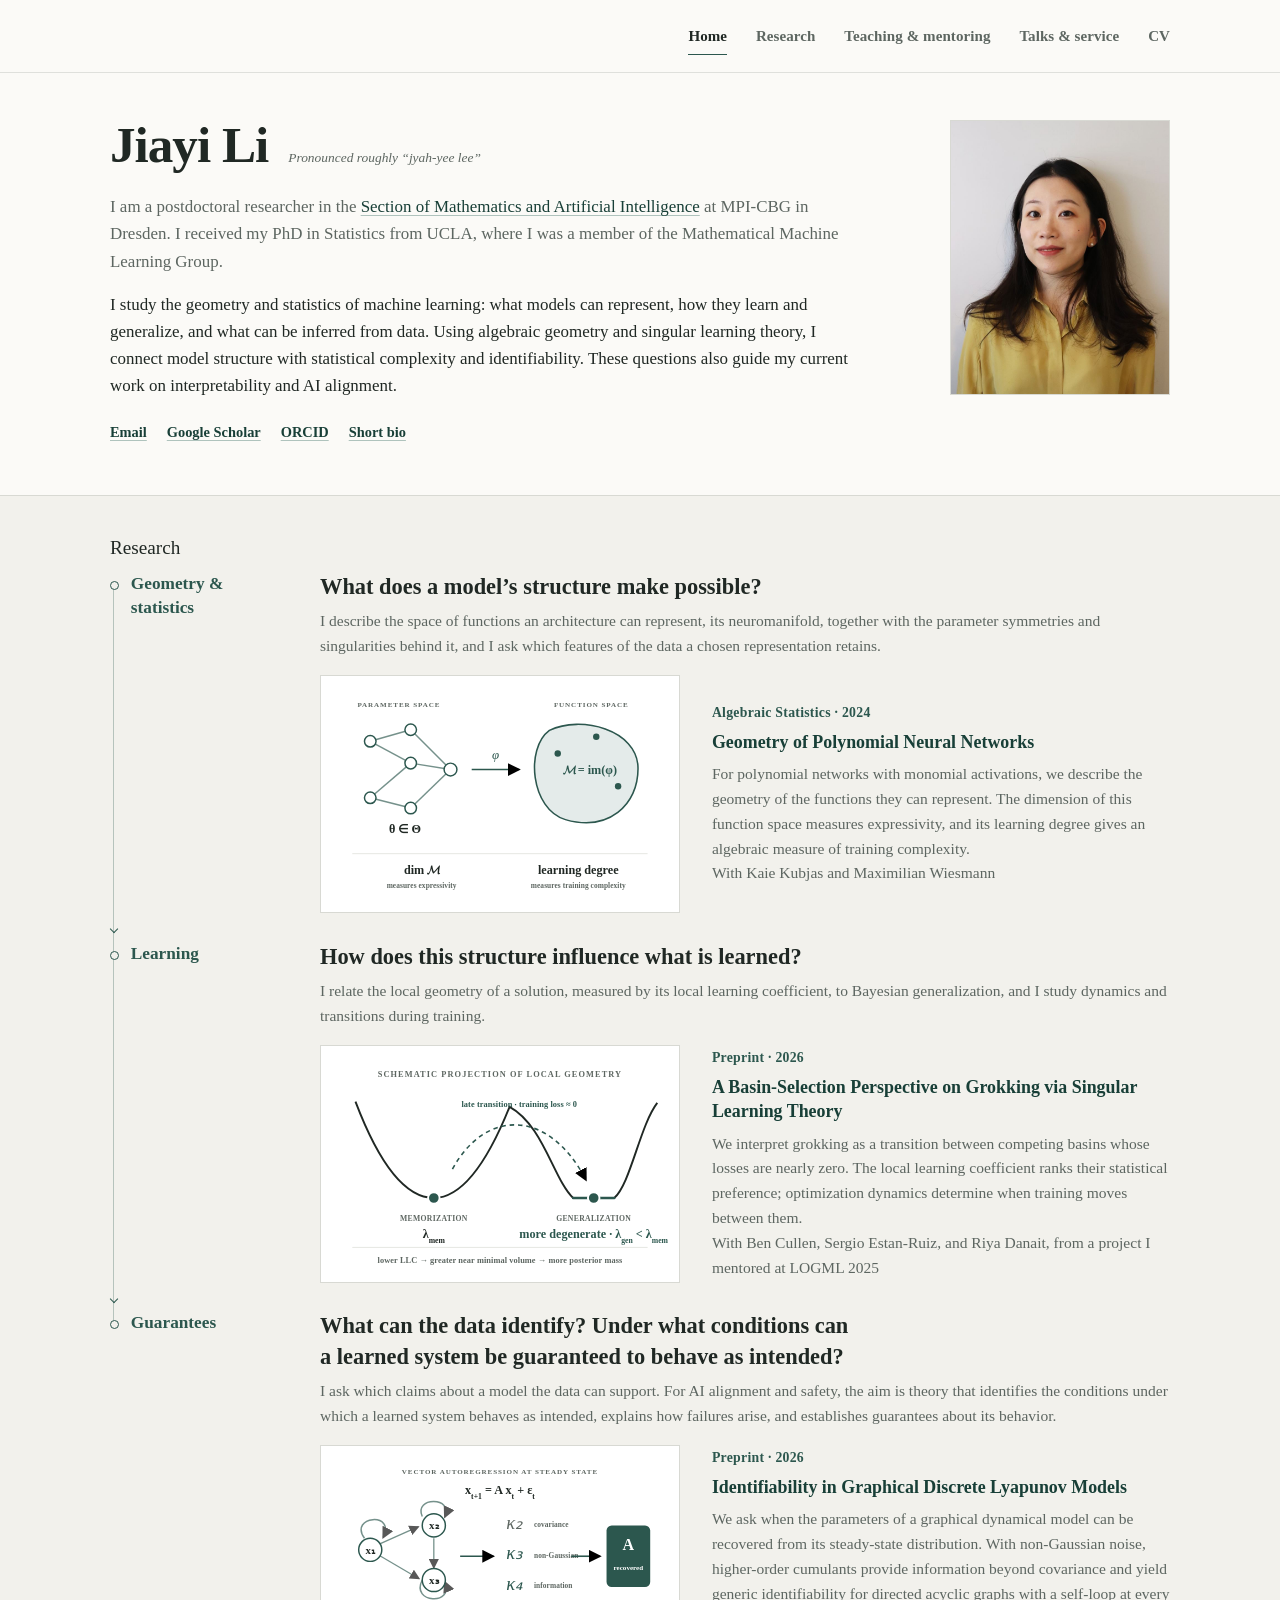
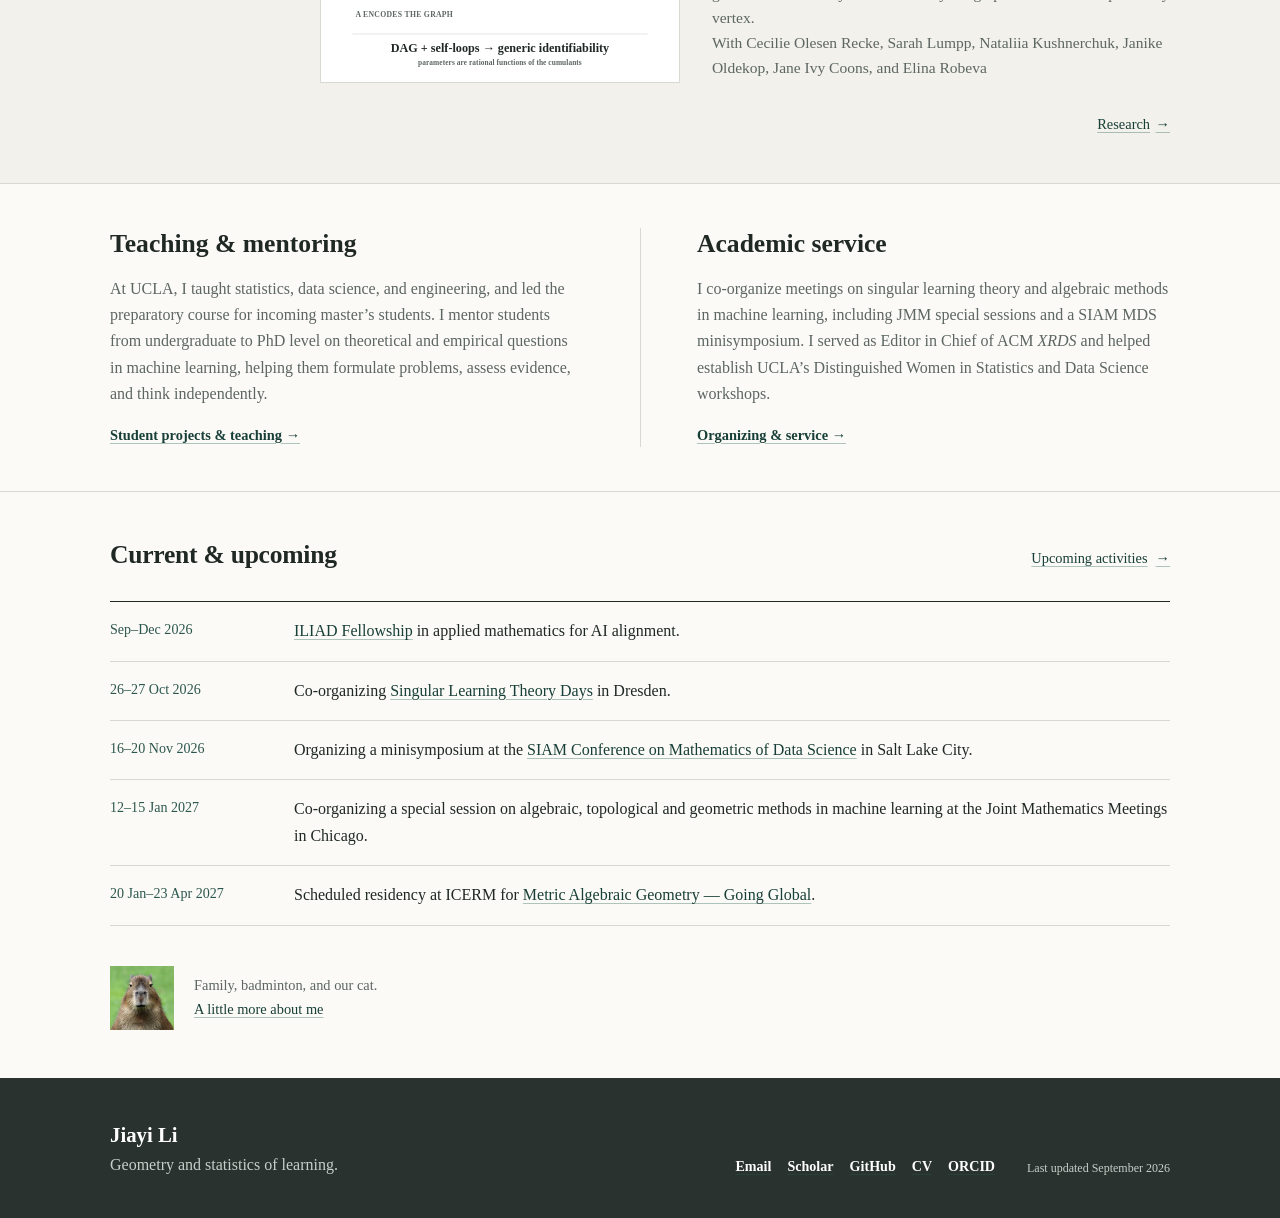
==== commit b229dd51: "Homepage: drop the Publications link under the research section (reachable from the Research page) C" ====
--- a/index.html
+++ b/index.html
@@ -224,7 +224,6 @@
           </section>
         </div>
         <div class="research-footer">
-          <a href="publications.html">Publications <span aria-hidden="true">→</span></a>
           <a href="research.html" id="papers">Research <span aria-hidden="true">→</span></a>
         </div>
       </div>
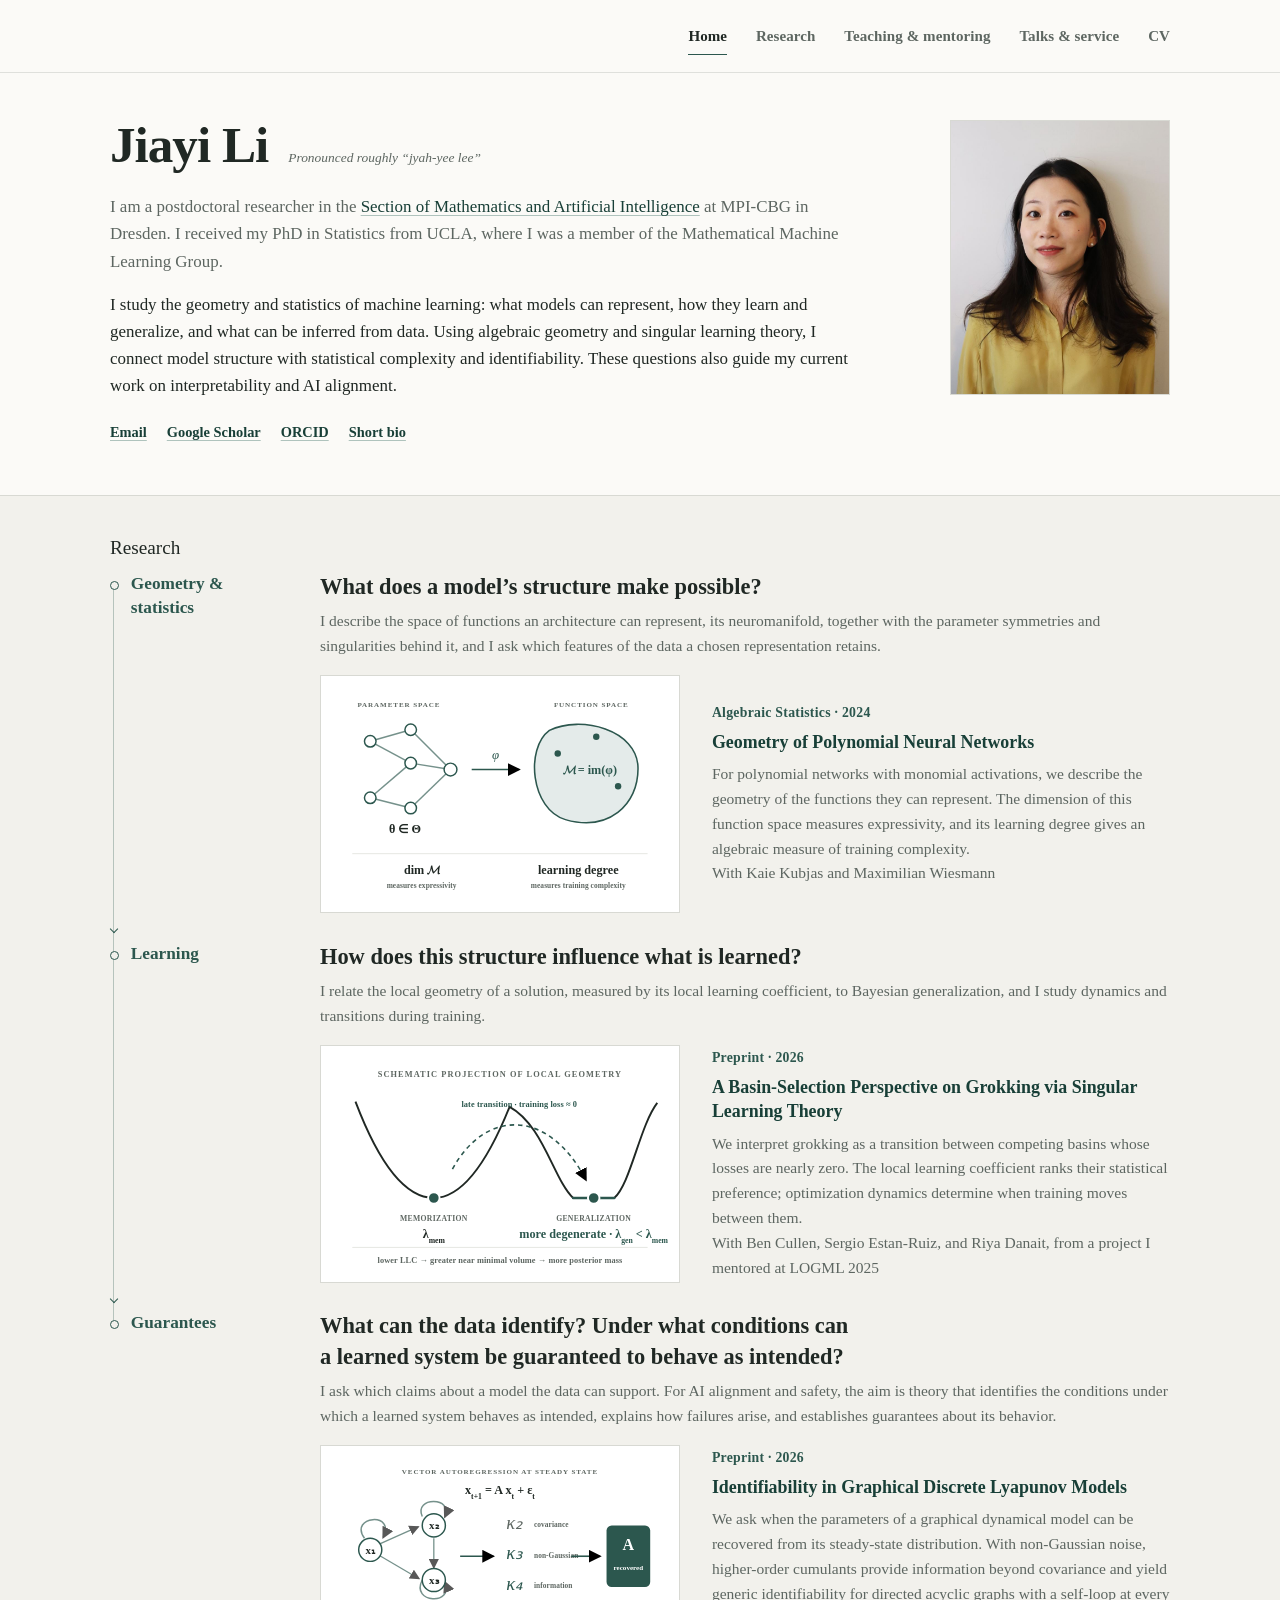
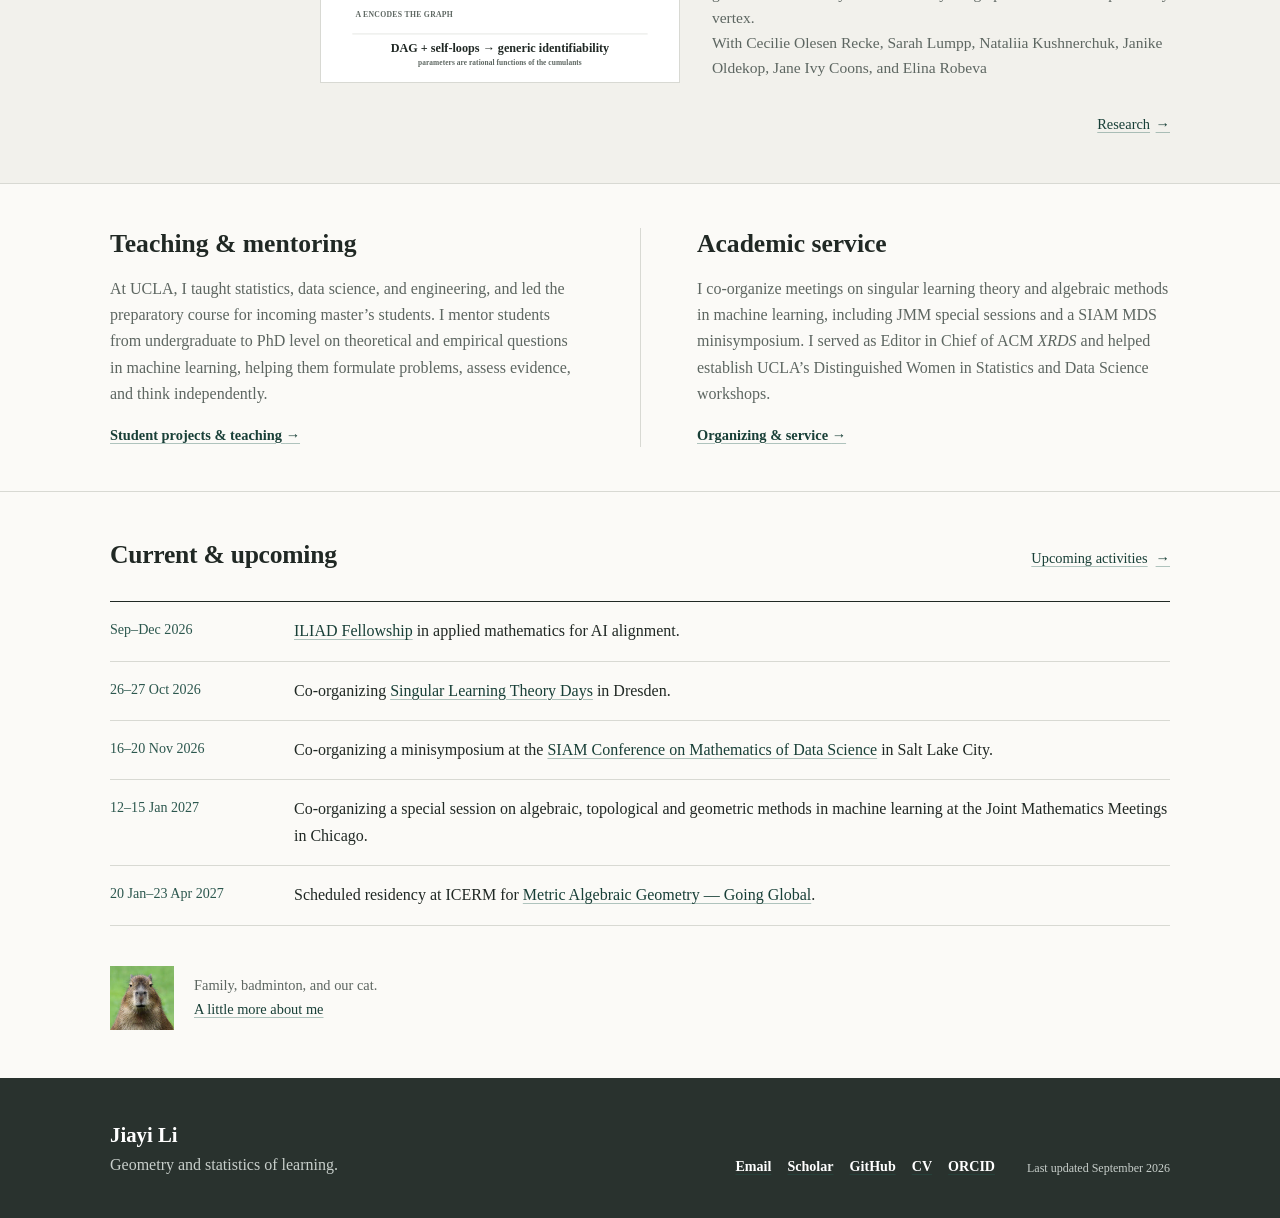
==== commit 88963443: "Use "co-organizing" / "co-organizer" consistently (MDS26 minisymposium) Co-Authored-By: Claude Fable" ====
--- a/index.html
+++ b/index.html
@@ -249,7 +249,7 @@
       <ul class="home-updates">
         <li><time datetime="2026-09">Sep–Dec 2026</time><p><a href="https://www.iliad.ac/fellowship">ILIAD Fellowship</a> in applied mathematics for AI alignment.</p></li>
         <li><time datetime="2026-10-26">26–27 Oct 2026</time><p>Co-organizing <a href="https://plan.events.mpg.de/event/783/">Singular Learning Theory Days</a> in Dresden.</p></li>
-        <li><time datetime="2026-11-16">16–20 Nov 2026</time><p>Organizing a minisymposium at the <a href="https://www.siam.org/conferences-events/siam-conferences/mds26/">SIAM Conference on Mathematics of Data Science</a> in Salt Lake City.</p></li>
+        <li><time datetime="2026-11-16">16–20 Nov 2026</time><p>Co-organizing a minisymposium at the <a href="https://www.siam.org/conferences-events/siam-conferences/mds26/">SIAM Conference on Mathematics of Data Science</a> in Salt Lake City.</p></li>
         <li><time datetime="2027-01-12">12–15 Jan 2027</time><p>Co-organizing a special session on algebraic, topological and geometric methods in machine learning at the Joint Mathematics Meetings in Chicago.</p></li>
         <li><time datetime="2027-01-20">20 Jan–23 Apr 2027</time><p>Scheduled residency at ICERM for <a href="https://icerm.brown.edu/program/semester_program/sp-s27">Metric Algebraic Geometry — Going Global</a>.</p></li>
       </ul>
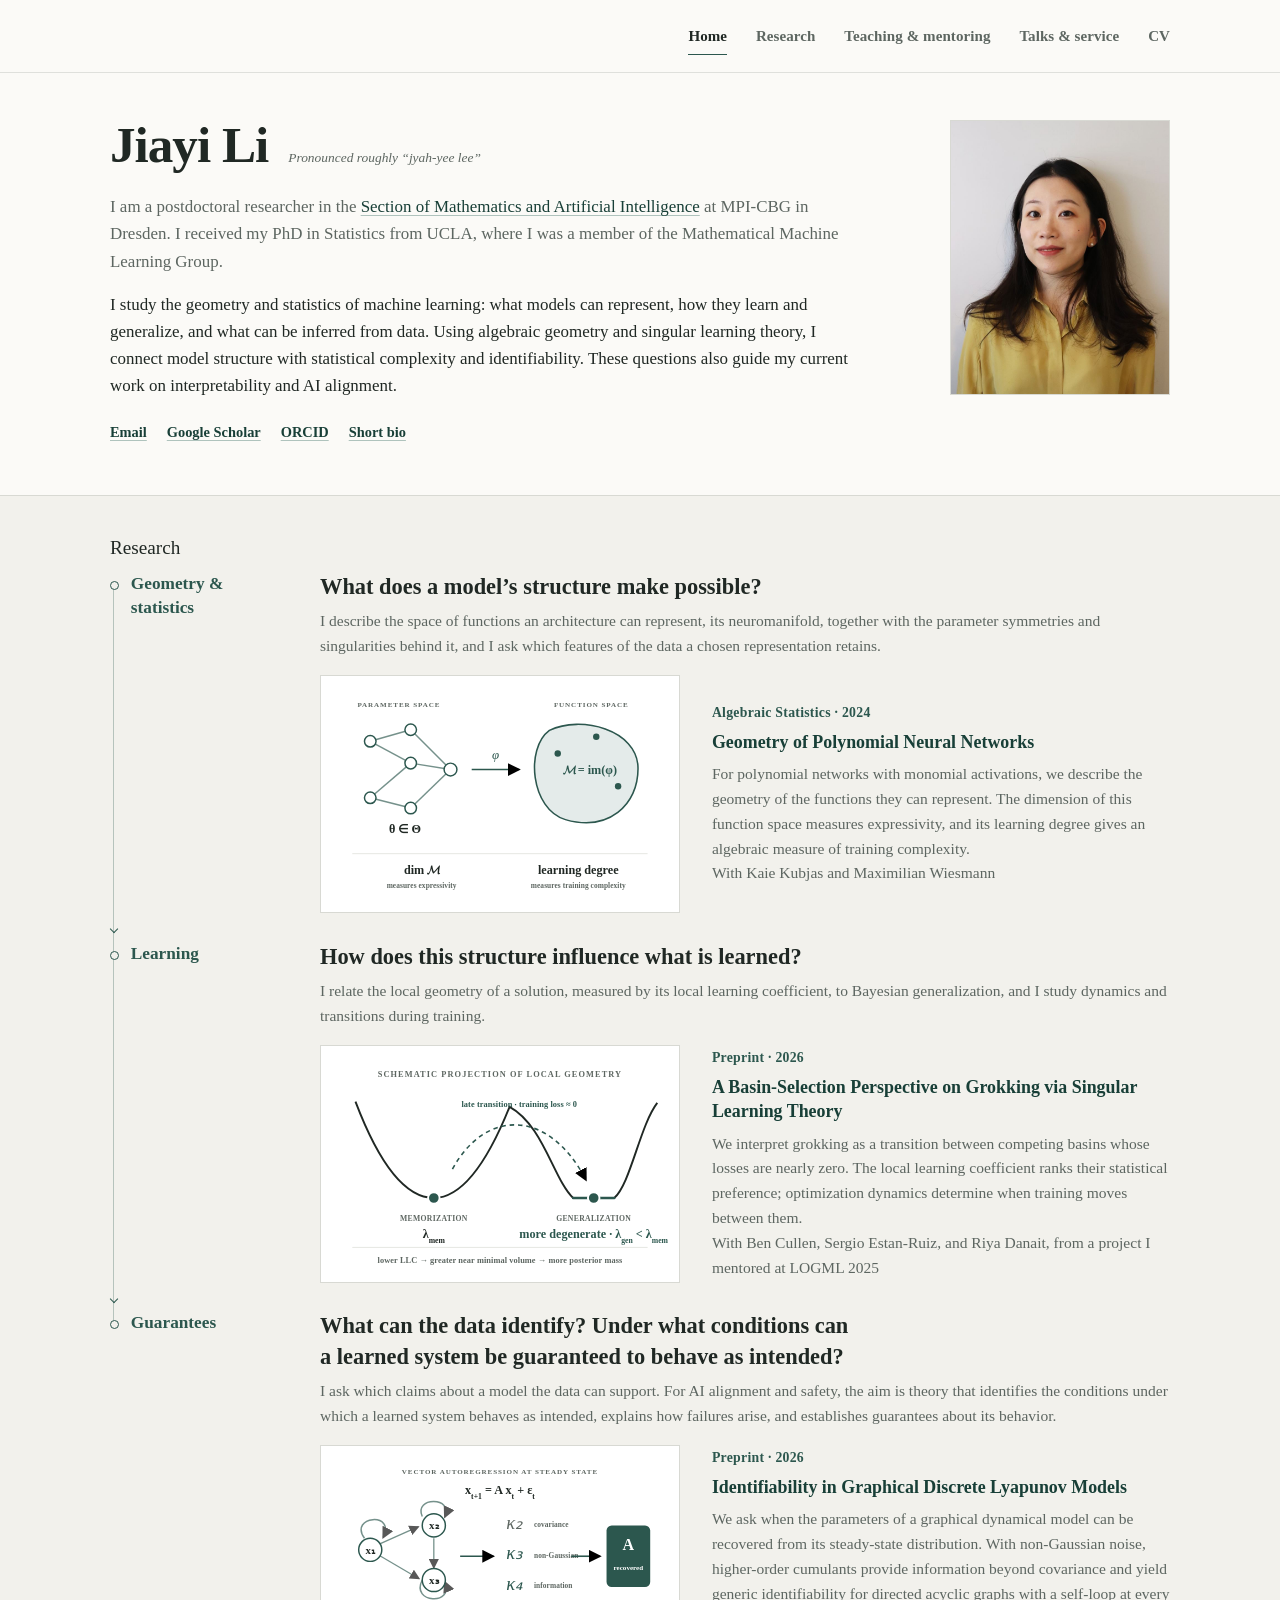
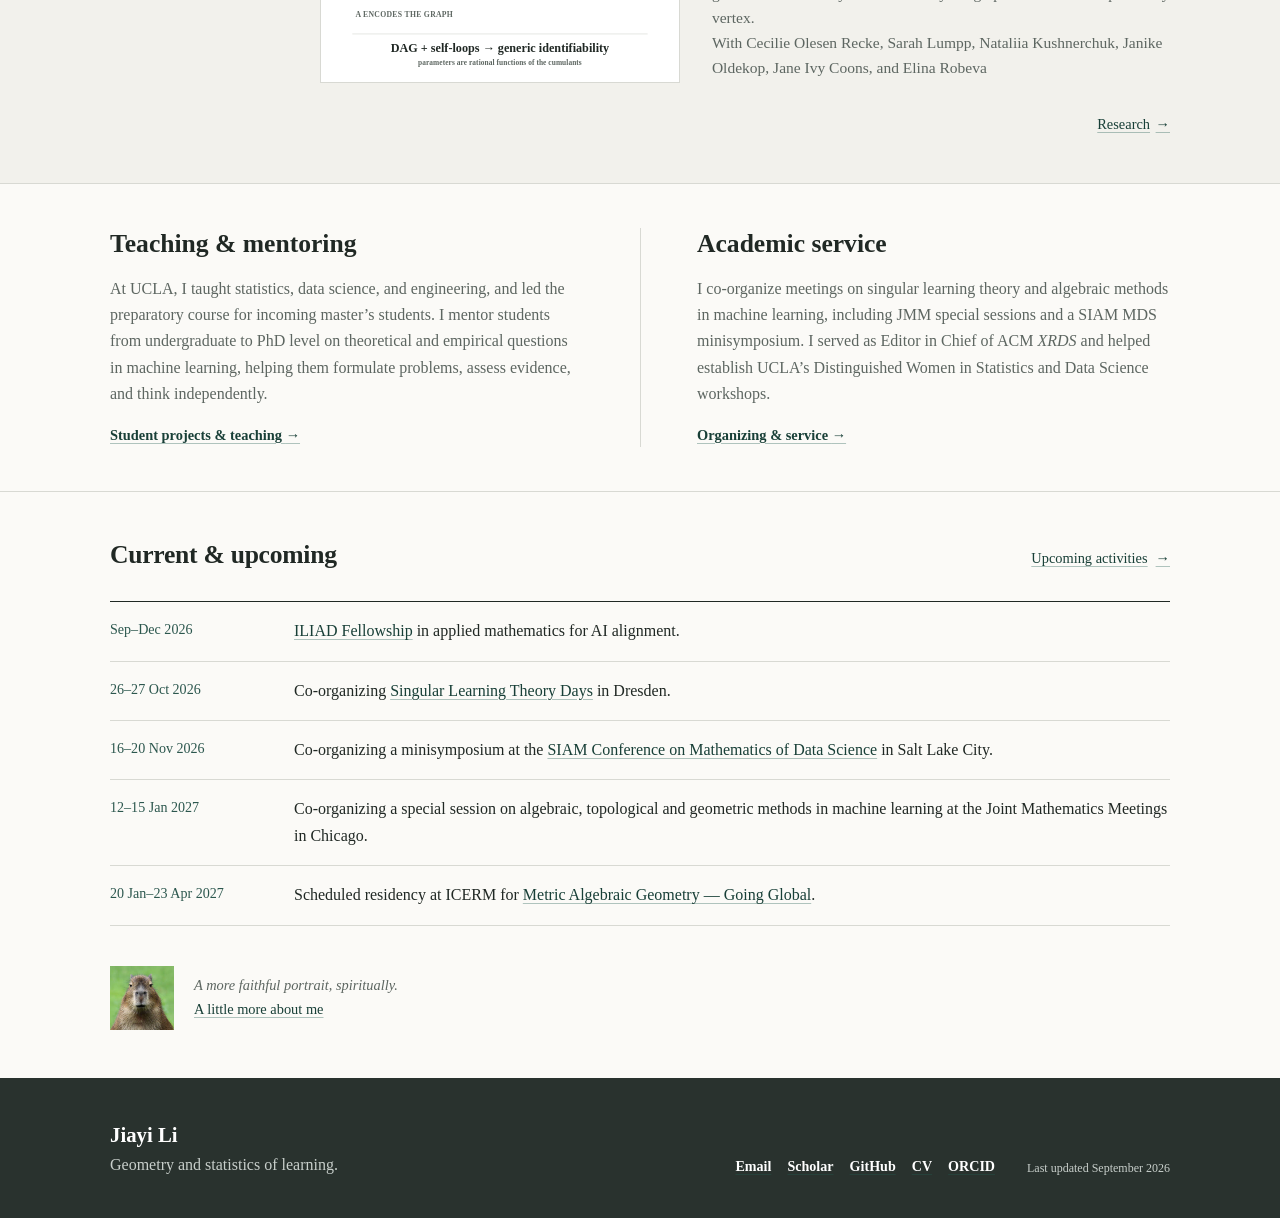
==== commit c4d58ab5: "Homepage footnote: keep the capybara caption and the link only Co-Authored-By: Claude Fable 5.1 <nor" ====
--- a/index.html
+++ b/index.html
@@ -253,7 +253,7 @@
         <li><time datetime="2027-01-12">12–15 Jan 2027</time><p>Co-organizing a special session on algebraic, topological and geometric methods in machine learning at the Joint Mathematics Meetings in Chicago.</p></li>
         <li><time datetime="2027-01-20">20 Jan–23 Apr 2027</time><p>Scheduled residency at ICERM for <a href="https://icerm.brown.edu/program/semester_program/sp-s27">Metric Algebraic Geometry — Going Global</a>.</p></li>
       </ul>
-      <div class="personal-footnote" id="beyond-the-papers"><img src="images/capibara.png" alt="Capybara" width="64" height="64" loading="lazy"><p>Family, badminton, and our cat.<br><a href="misc.html">A little more about me</a></p></div>
+      <div class="personal-footnote" id="beyond-the-papers"><img src="images/capibara.png" alt="A capybara, a spiritual portrait of Jiayi" width="64" height="64" loading="lazy"><p><em>A more faithful portrait, spiritually.</em><br><a href="misc.html">A little more about me</a></p></div>
     </section>
   </main>
 
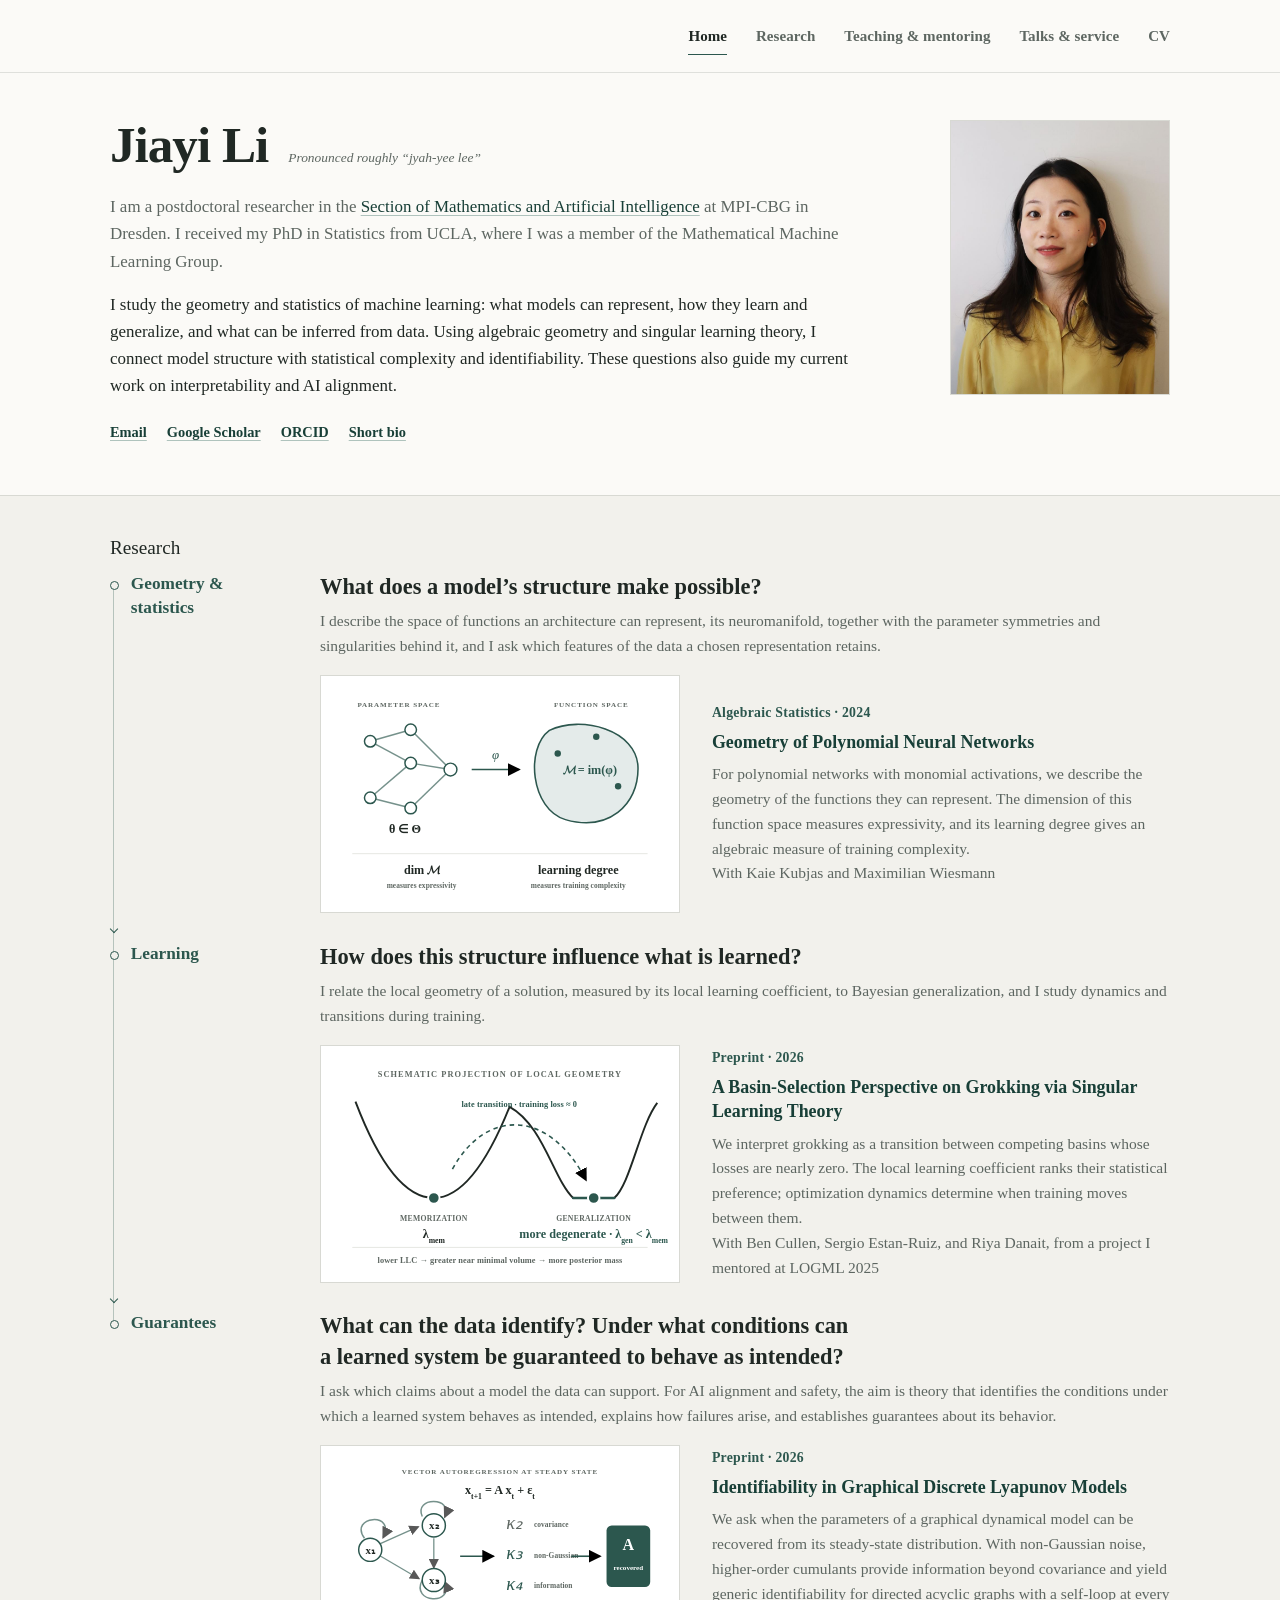
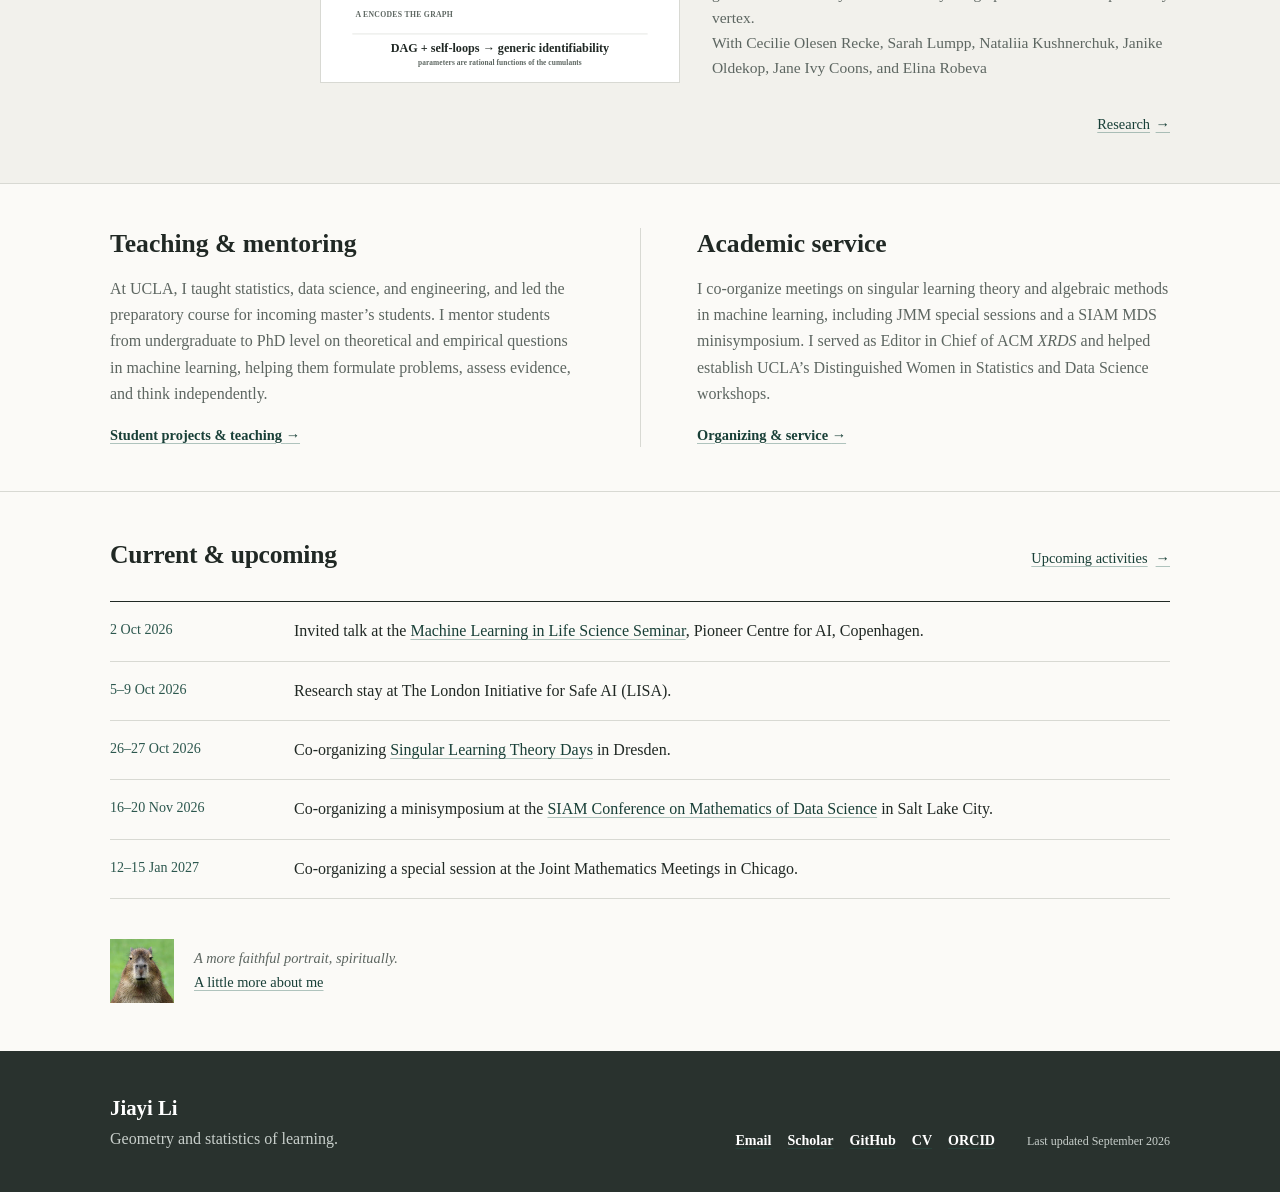
==== commit 16f2ba62: "Update upcoming activities and prioritize lead teaching experience" ====
--- a/index.html
+++ b/index.html
@@ -85,7 +85,7 @@
         <p class="profile-research">I study the geometry and statistics of machine learning: what models can represent, how they learn and generalize, and what can be inferred from data. Using algebraic geometry and singular learning theory, I connect model structure with statistical complexity and identifiability. These questions also guide my current work on interpretability and AI alignment.</p>
         <nav class="quick-links" aria-label="Contact and profile links">
           <a href="mailto:jiayi.li.math@gmail.com">Email</a>
-          <a href="https://scholar.google.com/citations?user=ZD9YWtIAAAAJ">Google Scholar</a>
+          <a href="https://scholar.google.com/citations?user=ZD9YWtIAAAAJ&amp;sortby=pubdate">Google Scholar</a>
           <a href="https://orcid.org/0000-0001-5132-7896">ORCID</a>
           <a href="bio.html">Short bio</a>
         </nav>
@@ -247,11 +247,11 @@
     <section class="home-section shell" aria-labelledby="current-heading">
       <div class="home-section-heading"><h2 id="current-heading">Current &amp; upcoming</h2><a href="service.html#upcoming-talks">Upcoming activities <span aria-hidden="true">→</span></a></div>
       <ul class="home-updates">
-        <li><time datetime="2026-09">Sep–Dec 2026</time><p><a href="https://www.iliad.ac/fellowship">ILIAD Fellowship</a> in applied mathematics for AI alignment.</p></li>
+        <li><time datetime="2026-10-02">2 Oct 2026</time><p>Invited talk at the <a href="https://mlls.dk/">Machine Learning in Life Science Seminar</a>, Pioneer Centre for AI, Copenhagen.</p></li>
+        <li><time datetime="2026-10-05">5–9 Oct 2026</time><p>Research stay at The London Initiative for Safe AI (LISA).</p></li>
         <li><time datetime="2026-10-26">26–27 Oct 2026</time><p>Co-organizing <a href="https://plan.events.mpg.de/event/783/">Singular Learning Theory Days</a> in Dresden.</p></li>
         <li><time datetime="2026-11-16">16–20 Nov 2026</time><p>Co-organizing a minisymposium at the <a href="https://www.siam.org/conferences-events/siam-conferences/mds26/">SIAM Conference on Mathematics of Data Science</a> in Salt Lake City.</p></li>
-        <li><time datetime="2027-01-12">12–15 Jan 2027</time><p>Co-organizing a special session on algebraic, topological and geometric methods in machine learning at the Joint Mathematics Meetings in Chicago.</p></li>
-        <li><time datetime="2027-01-20">20 Jan–23 Apr 2027</time><p>Scheduled residency at ICERM for <a href="https://icerm.brown.edu/program/semester_program/sp-s27">Metric Algebraic Geometry — Going Global</a>.</p></li>
+        <li><time datetime="2027-01-12">12–15 Jan 2027</time><p>Co-organizing a special session at the Joint Mathematics Meetings in Chicago.</p></li>
       </ul>
       <div class="personal-footnote" id="beyond-the-papers"><img src="images/capibara.png" alt="A capybara, a spiritual portrait of Jiayi" width="64" height="64" loading="lazy"><p><em>A more faithful portrait, spiritually.</em><br><a href="misc.html">A little more about me</a></p></div>
     </section>
@@ -265,7 +265,7 @@
       </div>
       <div class="footer-links">
         <a href="mailto:jiayi.li.math@gmail.com">Email</a>
-        <a href="https://scholar.google.com/citations?user=ZD9YWtIAAAAJ">Scholar</a>
+        <a href="https://scholar.google.com/citations?user=ZD9YWtIAAAAJ&amp;sortby=pubdate">Scholar</a>
         <a href="https://github.com/jl2ml">GitHub</a>
         <a href="JiayiLi_CV.pdf">CV</a>
         <a href="https://orcid.org/0000-0001-5132-7896">ORCID</a>
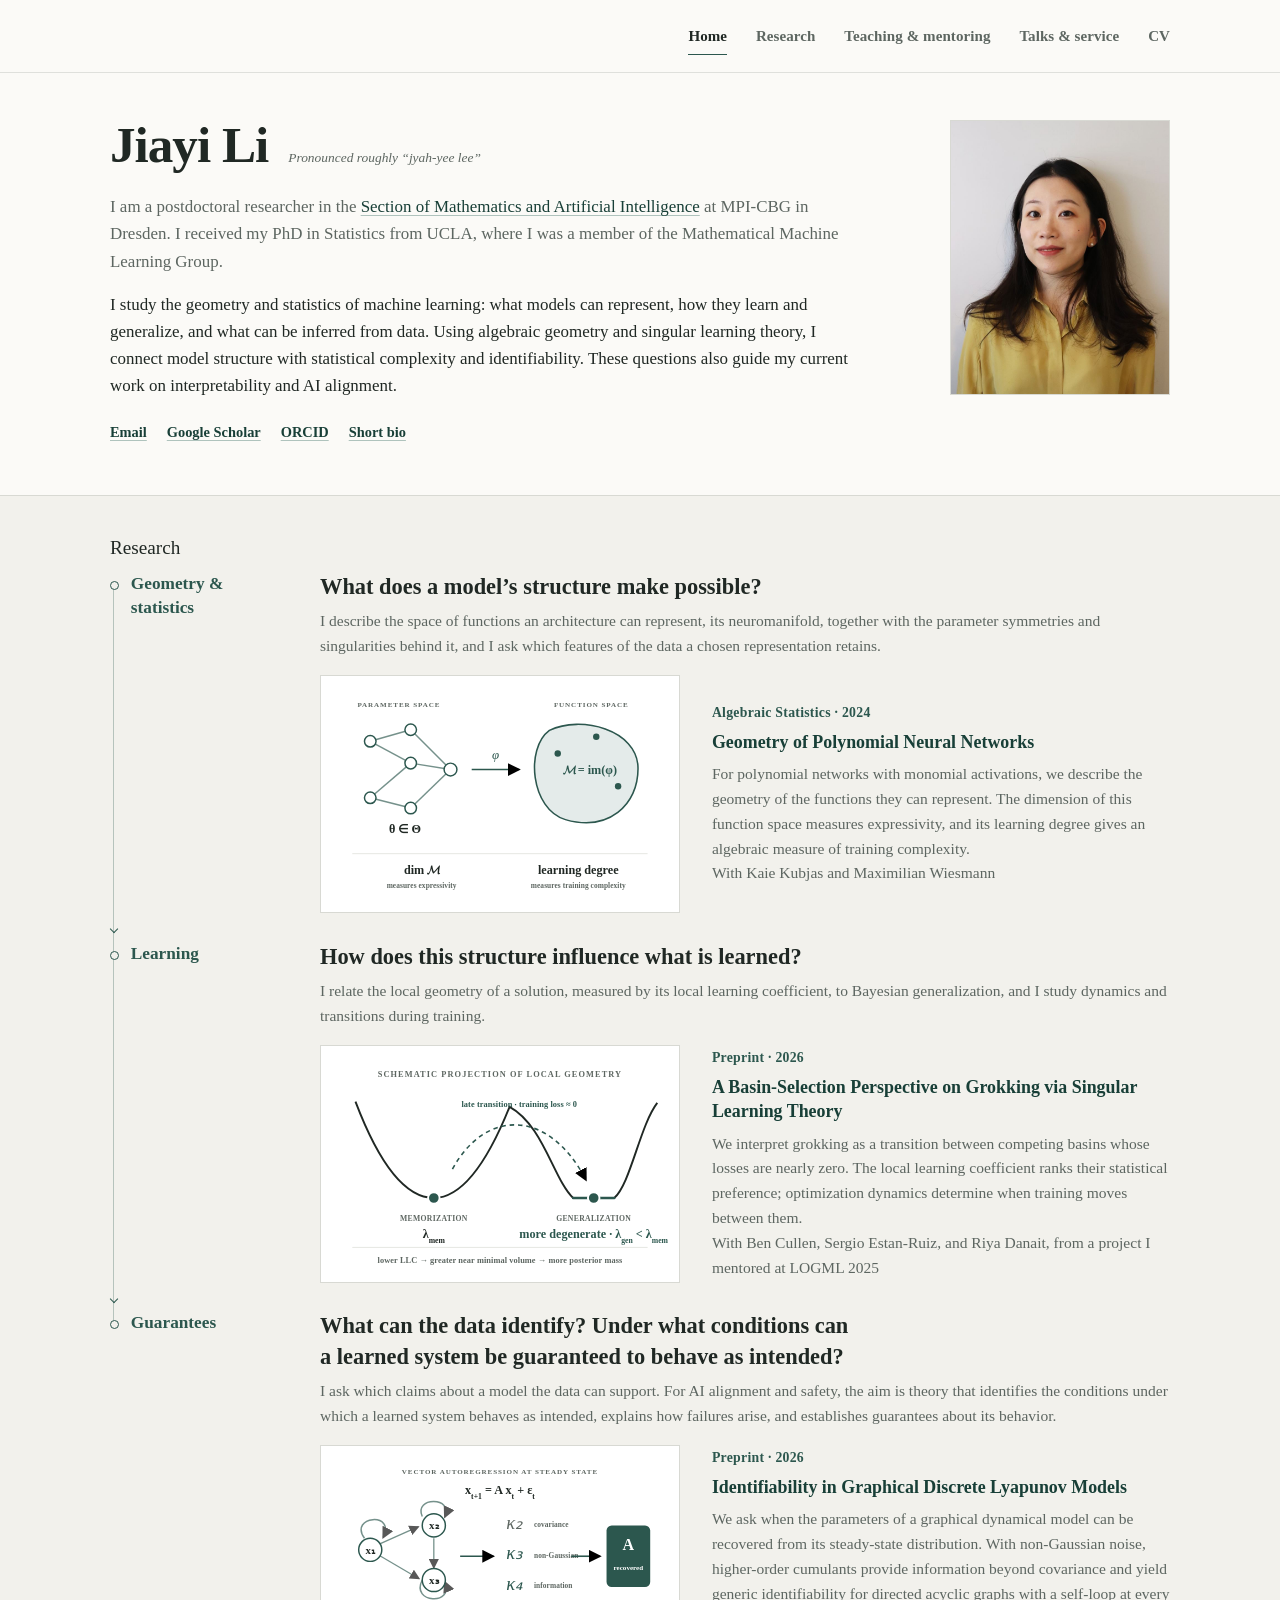
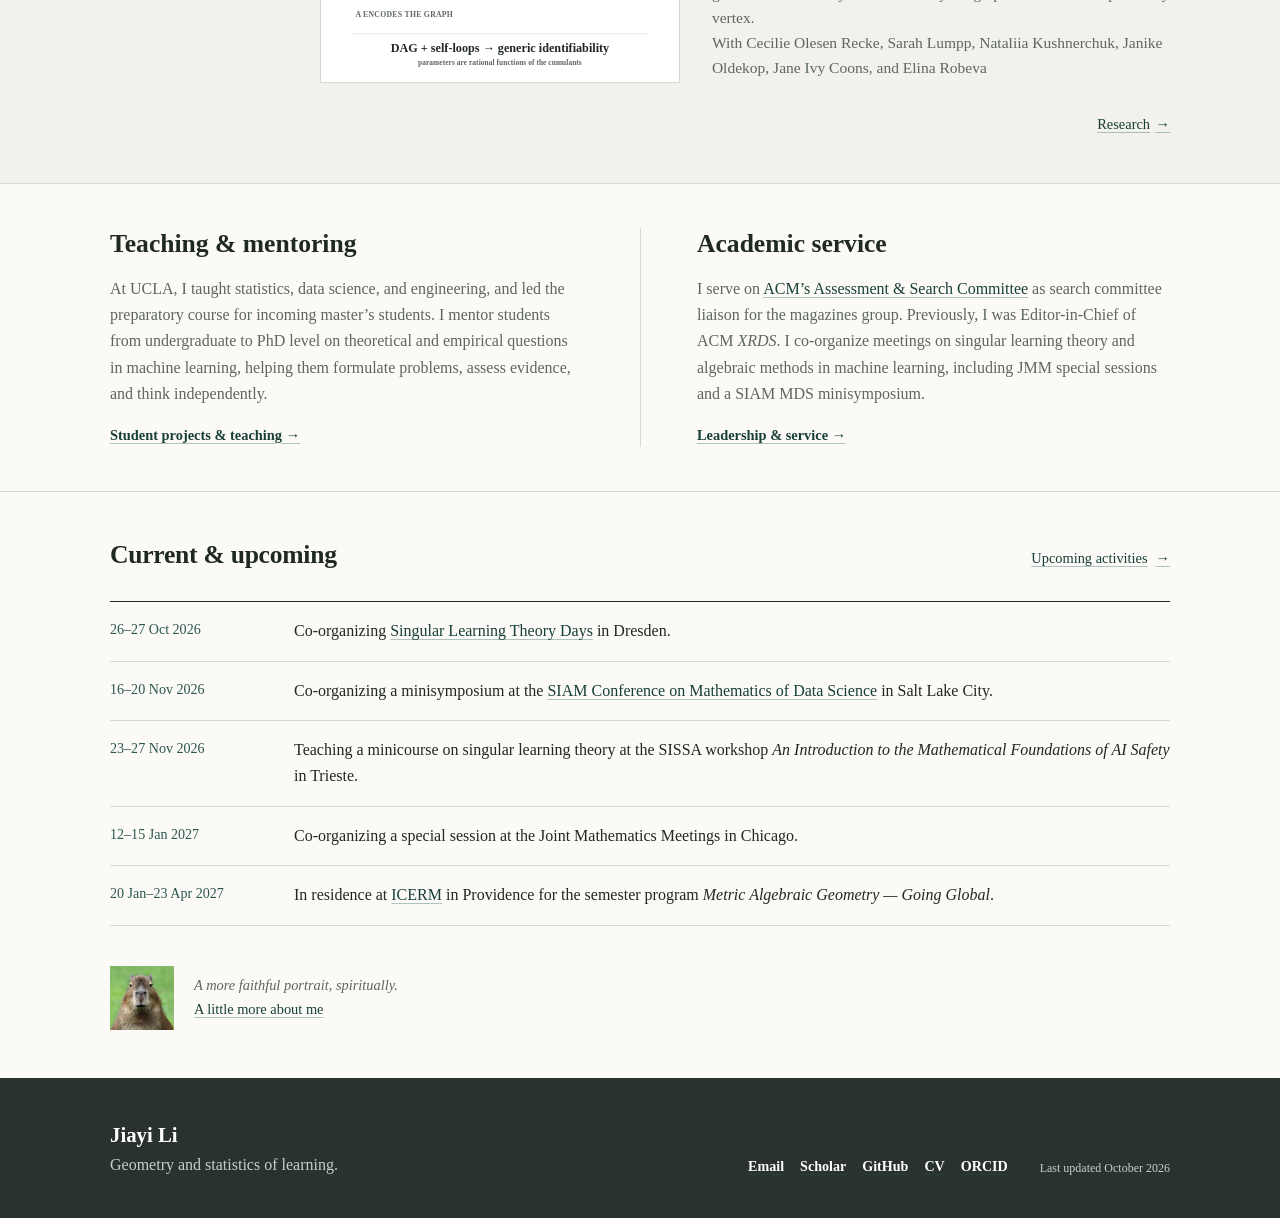
==== commit 86eb7475: "Add files via upload" ====
--- a/index.html
+++ b/index.html
@@ -238,8 +238,8 @@
         </article>
         <article>
           <h2>Academic service</h2>
-          <p>I co-organize meetings on singular learning theory and algebraic methods in machine learning, including JMM special sessions and a SIAM MDS minisymposium. I served as Editor in Chief of ACM <em>XRDS</em> and helped establish UCLA’s Distinguished Women in Statistics and Data Science workshops.</p>
-          <a class="text-link" href="service.html#academic-service">Organizing &amp; service <span aria-hidden="true">→</span></a>
+          <p>I serve on <a href="https://www.acm.org/publications/publications-board-committees">ACM’s Assessment &amp; Search Committee</a> as search committee liaison for the magazines group. Previously, I was Editor-in-Chief of ACM <em>XRDS</em>. I co-organize meetings on singular learning theory and algebraic methods in machine learning, including JMM special sessions and a SIAM MDS minisymposium.</p>
+          <a class="text-link" href="service.html#academic-service">Leadership &amp; service <span aria-hidden="true">→</span></a>
         </article>
       </div>
     </section>
@@ -247,11 +247,11 @@
     <section class="home-section shell" aria-labelledby="current-heading">
       <div class="home-section-heading"><h2 id="current-heading">Current &amp; upcoming</h2><a href="service.html#upcoming-talks">Upcoming activities <span aria-hidden="true">→</span></a></div>
       <ul class="home-updates">
-        <li><time datetime="2026-10-02">2 Oct 2026</time><p>Invited talk at the <a href="https://mlls.dk/">Machine Learning in Life Science Seminar</a>, Pioneer Centre for AI, Copenhagen.</p></li>
-        <li><time datetime="2026-10-05">5–9 Oct 2026</time><p>Research stay at The London Initiative for Safe AI (LISA).</p></li>
         <li><time datetime="2026-10-26">26–27 Oct 2026</time><p>Co-organizing <a href="https://plan.events.mpg.de/event/783/">Singular Learning Theory Days</a> in Dresden.</p></li>
         <li><time datetime="2026-11-16">16–20 Nov 2026</time><p>Co-organizing a minisymposium at the <a href="https://www.siam.org/conferences-events/siam-conferences/mds26/">SIAM Conference on Mathematics of Data Science</a> in Salt Lake City.</p></li>
+        <li><time datetime="2026-11-23">23–27 Nov 2026</time><p>Teaching a minicourse on singular learning theory at the SISSA workshop <em>An Introduction to the Mathematical Foundations of AI Safety</em> in Trieste.</p></li>
         <li><time datetime="2027-01-12">12–15 Jan 2027</time><p>Co-organizing a special session at the Joint Mathematics Meetings in Chicago.</p></li>
+        <li><time datetime="2027-01-20">20 Jan–23 Apr 2027</time><p>In residence at <a href="https://icerm.brown.edu/program/semester_program/sp-s27">ICERM</a> in Providence for the semester program <em>Metric Algebraic Geometry — Going Global</em>.</p></li>
       </ul>
       <div class="personal-footnote" id="beyond-the-papers"><img src="images/capibara.png" alt="A capybara, a spiritual portrait of Jiayi" width="64" height="64" loading="lazy"><p><em>A more faithful portrait, spiritually.</em><br><a href="misc.html">A little more about me</a></p></div>
     </section>
@@ -270,7 +270,7 @@
         <a href="JiayiLi_CV.pdf">CV</a>
         <a href="https://orcid.org/0000-0001-5132-7896">ORCID</a>
       </div>
-      <p class="footer-meta">Last updated September 2026</p>
+      <p class="footer-meta">Last updated October 2026</p>
     </div>
   </footer>
 </body>
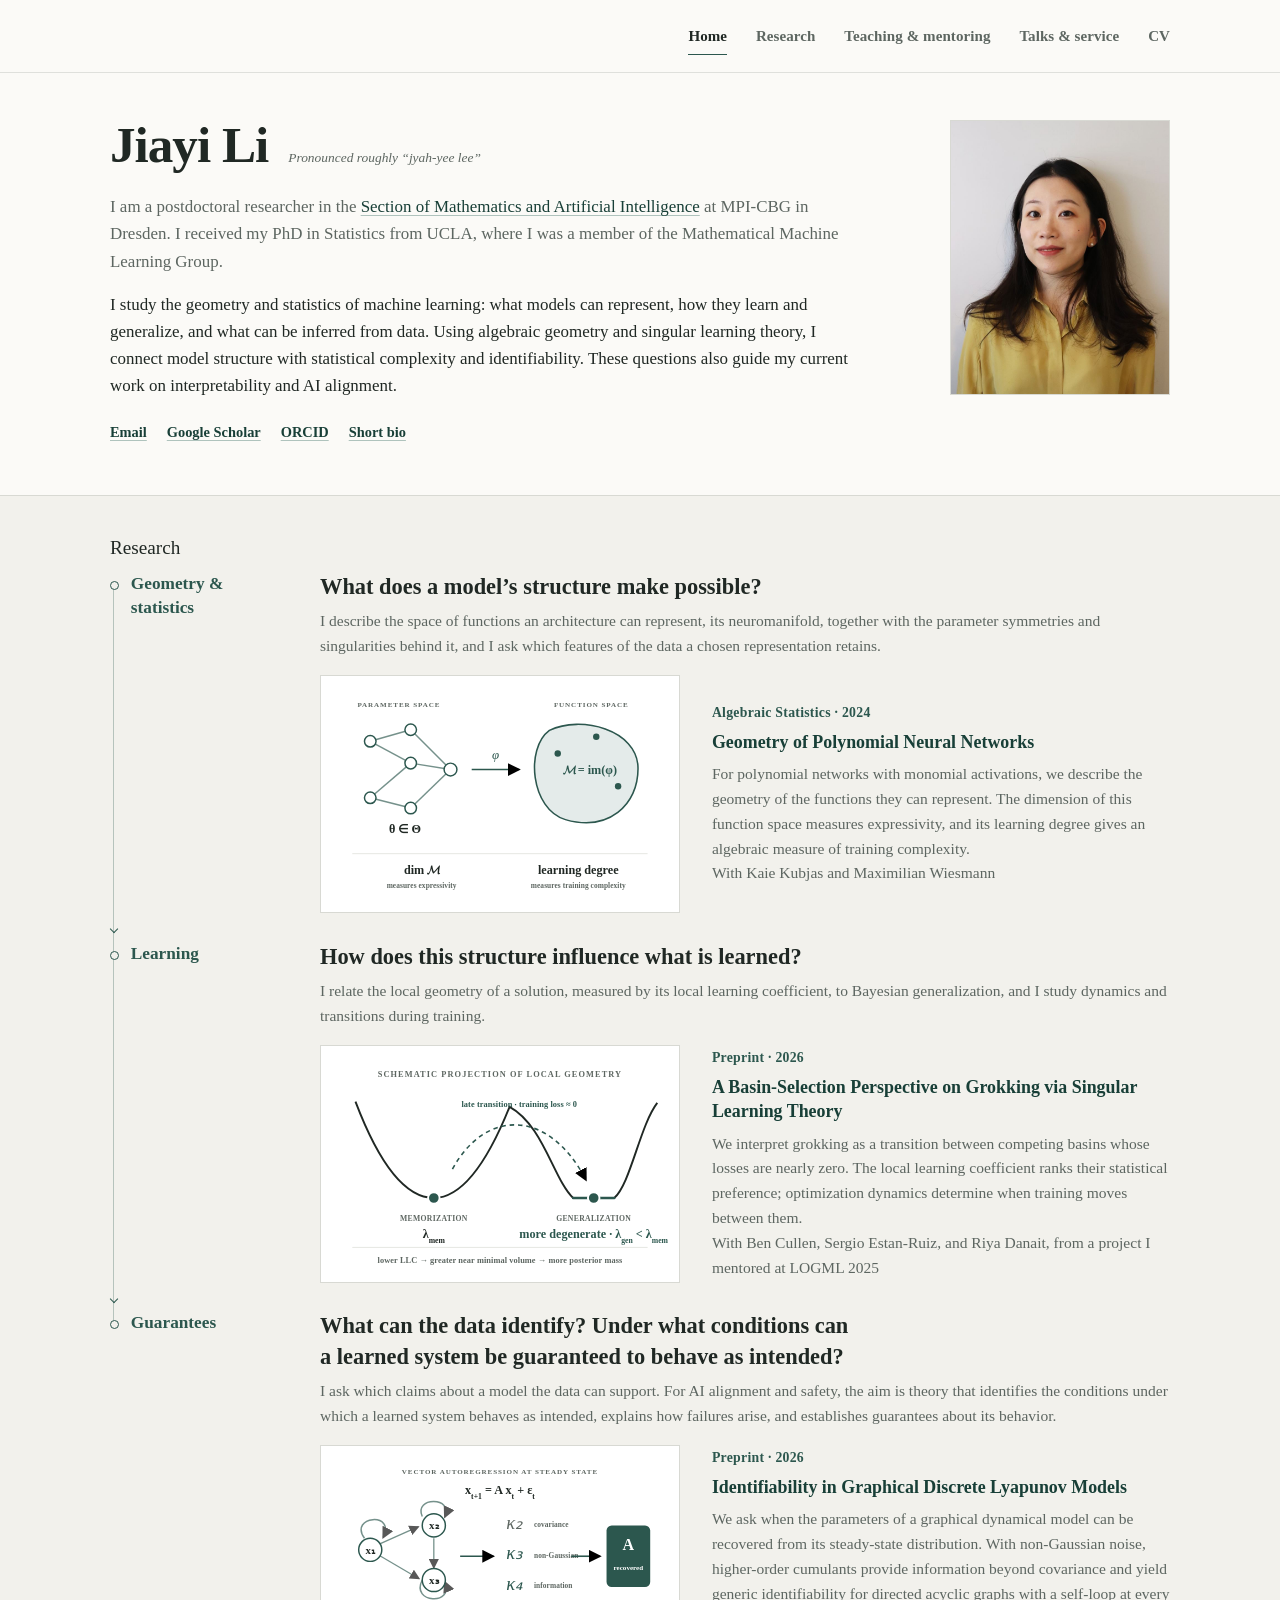
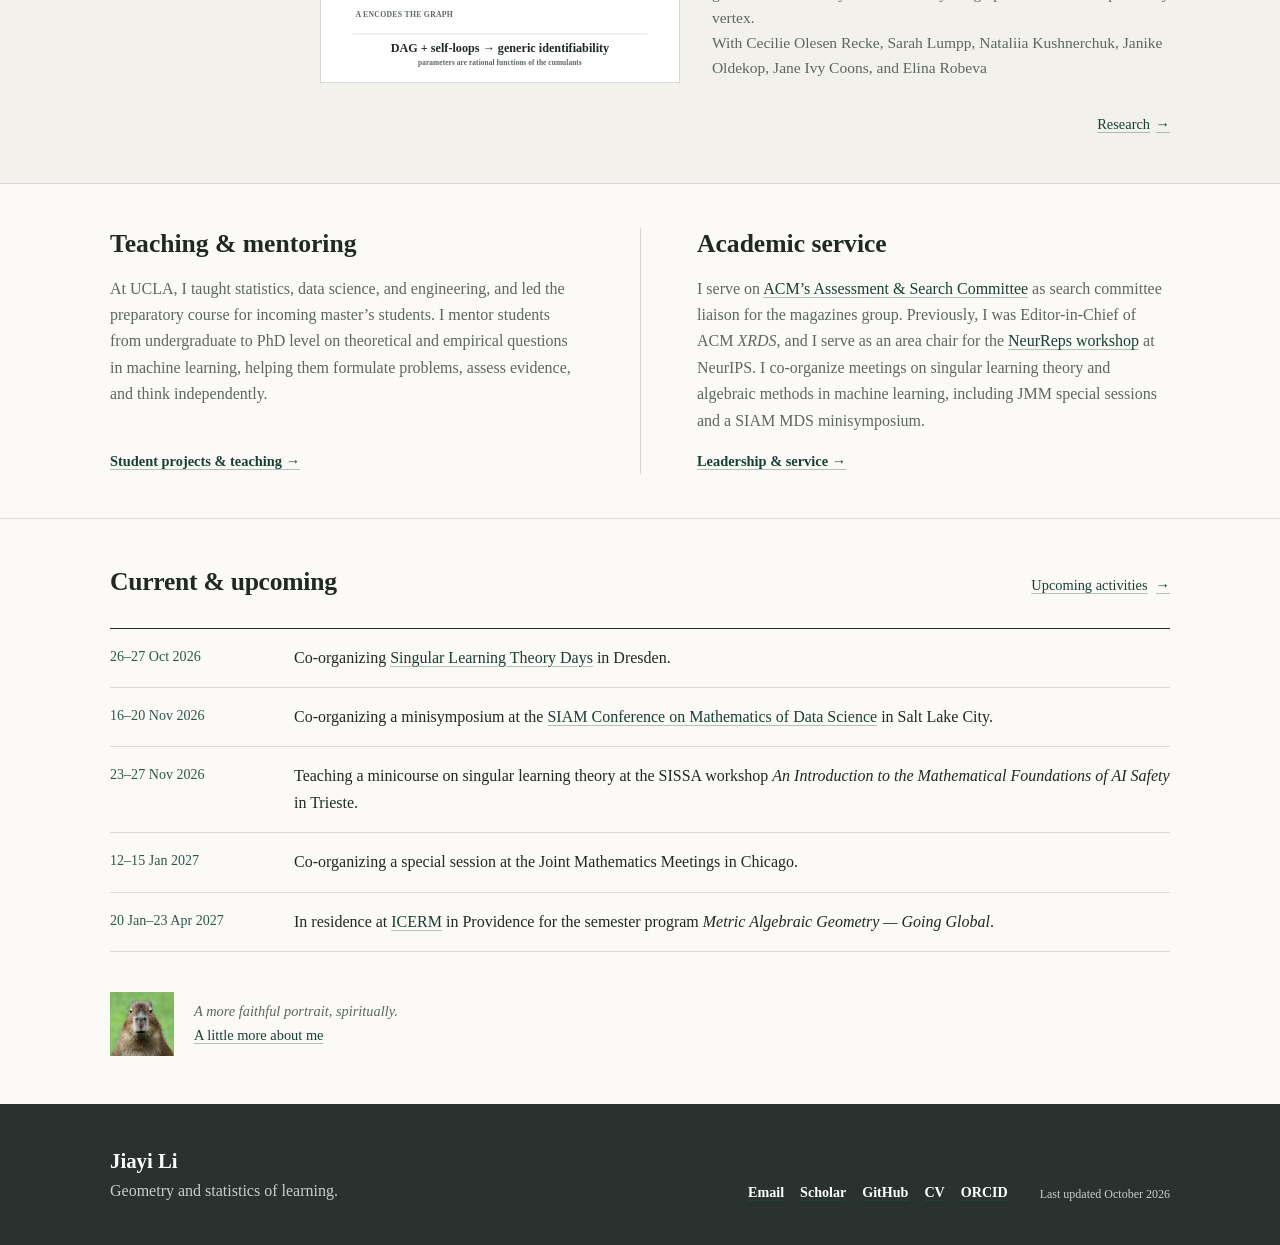
==== commit b22bd598: "Service: add area chair entry (NeurReps 2026) and homepage mention" ====
--- a/index.html
+++ b/index.html
@@ -238,7 +238,7 @@
         </article>
         <article>
           <h2>Academic service</h2>
-          <p>I serve on <a href="https://www.acm.org/publications/publications-board-committees">ACM’s Assessment &amp; Search Committee</a> as search committee liaison for the magazines group. Previously, I was Editor-in-Chief of ACM <em>XRDS</em>. I co-organize meetings on singular learning theory and algebraic methods in machine learning, including JMM special sessions and a SIAM MDS minisymposium.</p>
+          <p>I serve on <a href="https://www.acm.org/publications/publications-board-committees">ACM’s Assessment &amp; Search Committee</a> as search committee liaison for the magazines group. Previously, I was Editor-in-Chief of ACM <em>XRDS</em>, and I serve as an area chair for the <a href="https://neurreps.org/">NeurReps workshop</a> at NeurIPS. I co-organize meetings on singular learning theory and algebraic methods in machine learning, including JMM special sessions and a SIAM MDS minisymposium.</p>
           <a class="text-link" href="service.html#academic-service">Leadership &amp; service <span aria-hidden="true">→</span></a>
         </article>
       </div>
